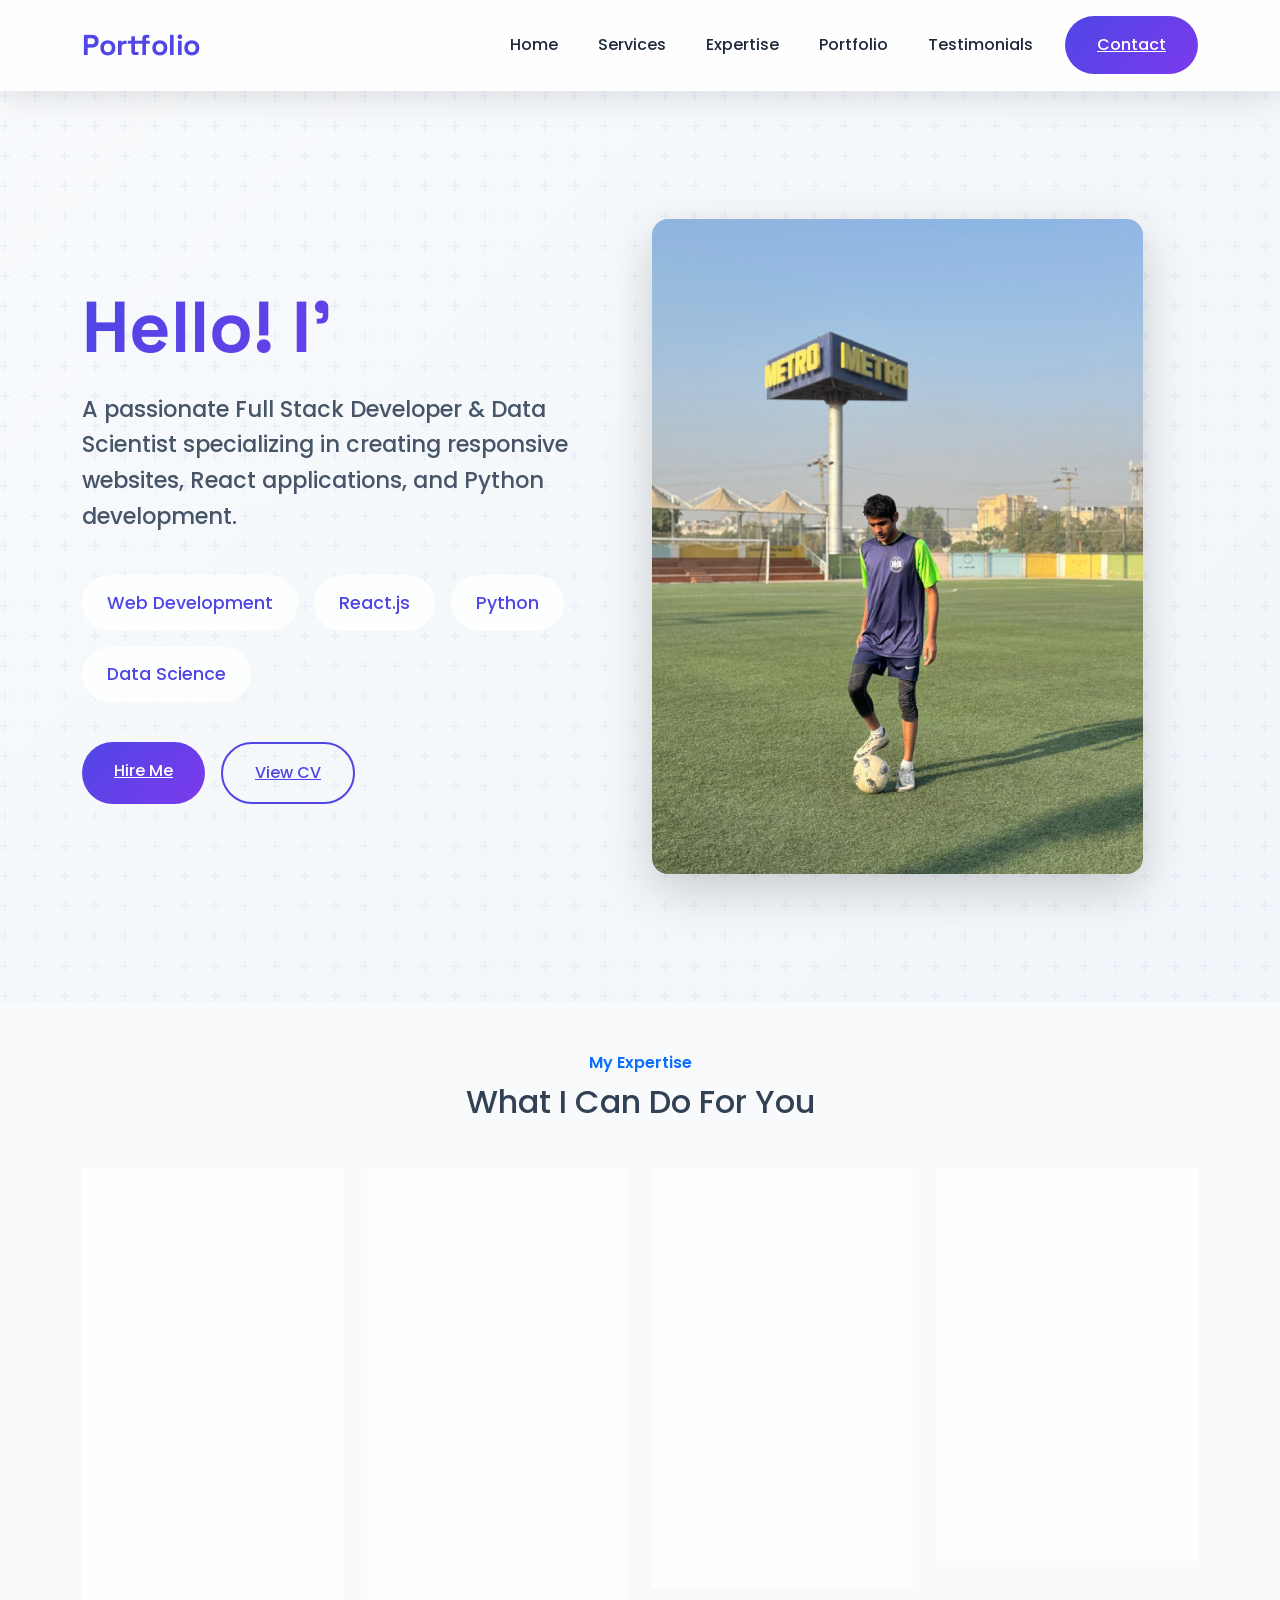
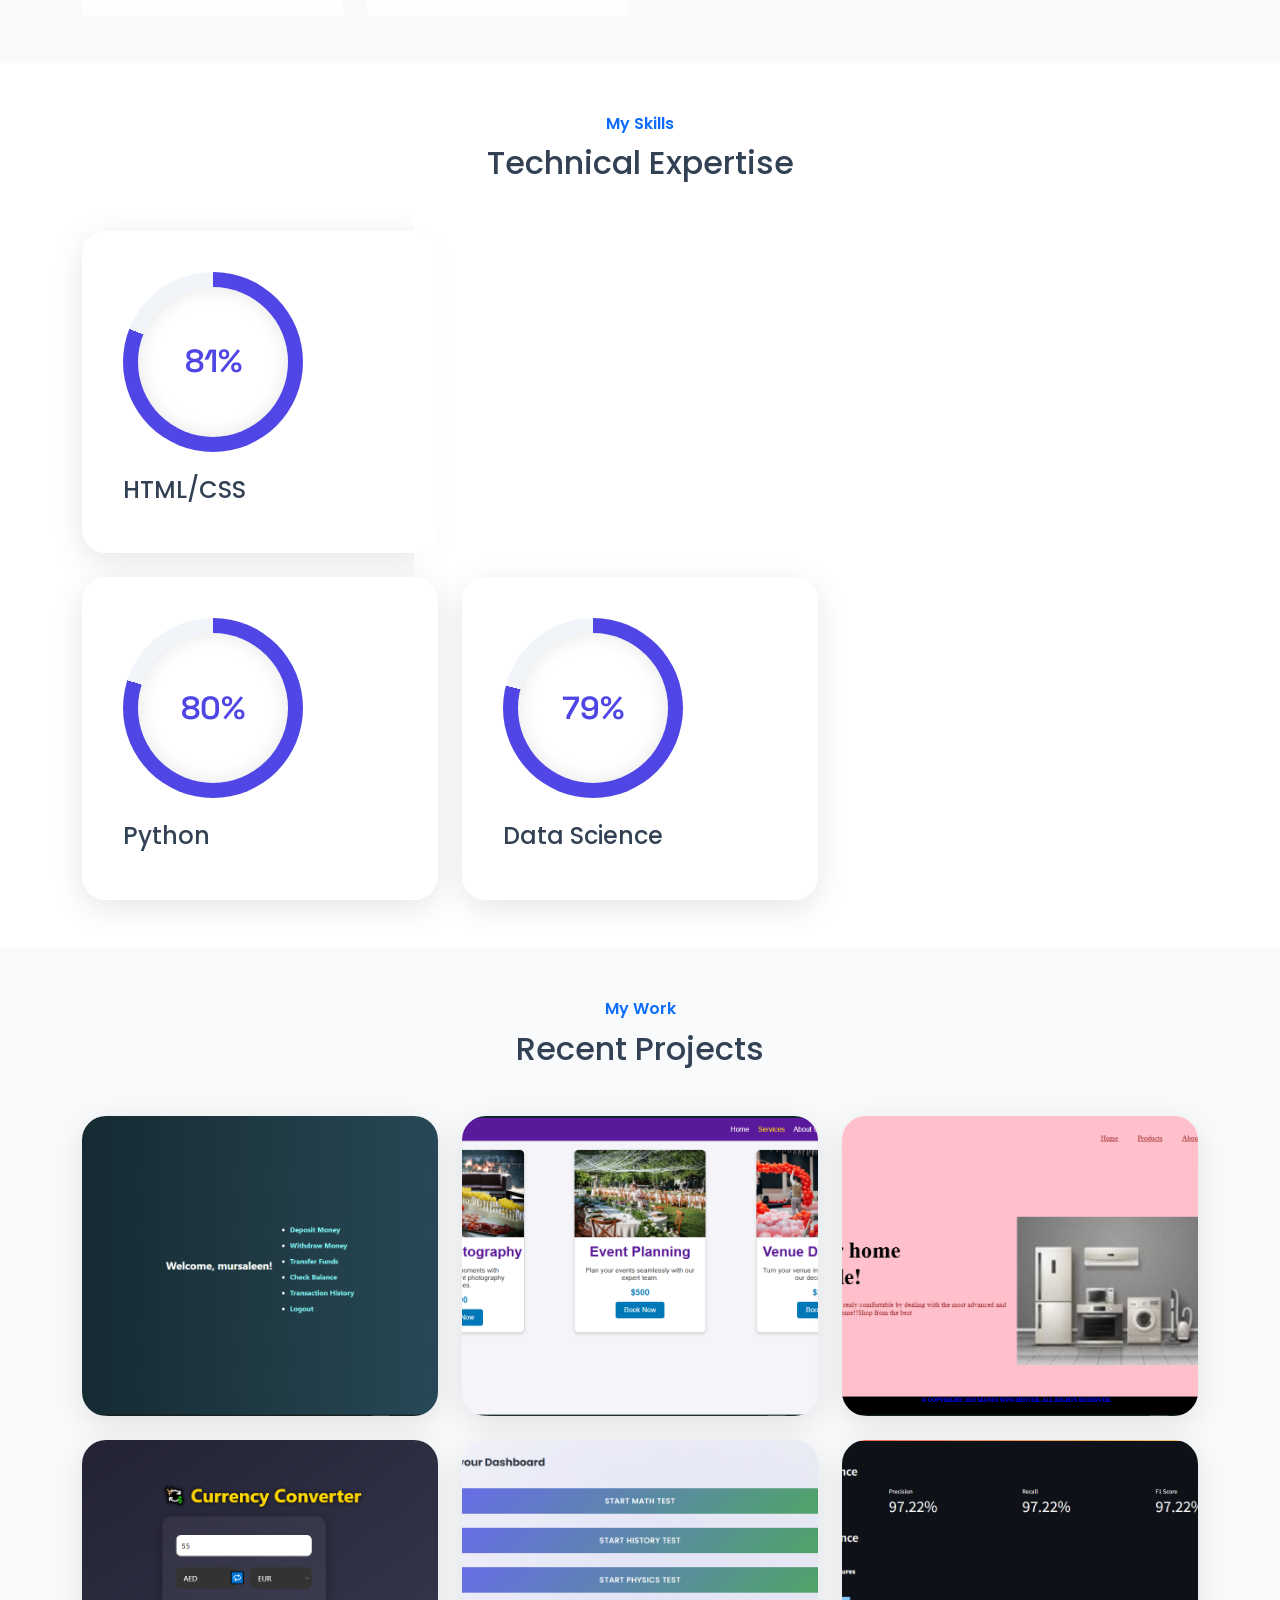
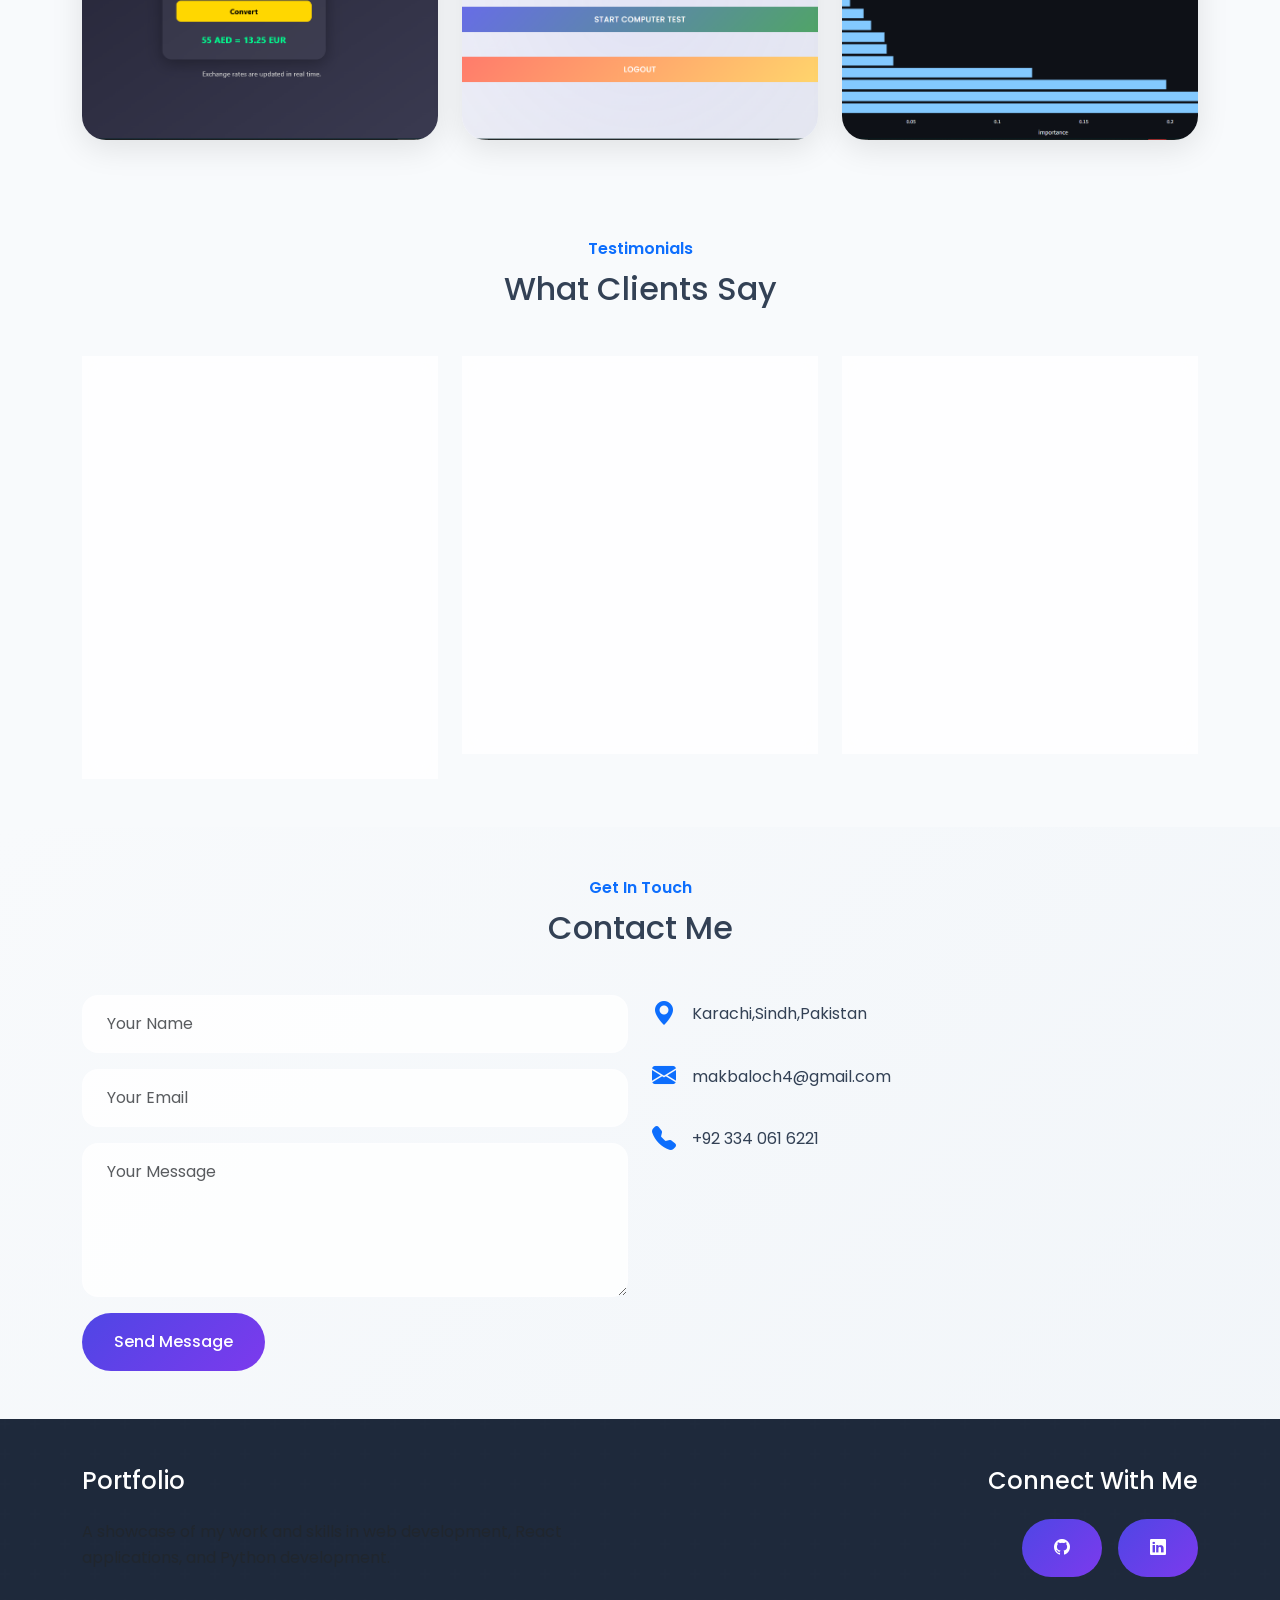
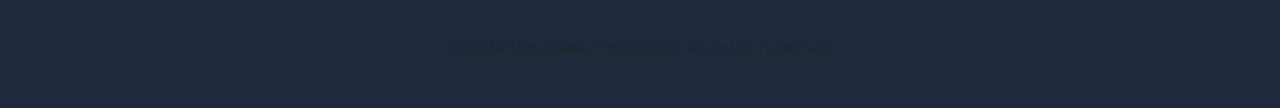
==== index.html @ 3e841a74 "Update: Changed CV file path to CV (2).pdf" ====
<!DOCTYPE html>
<html lang="en">
  <head>
    <meta charset="UTF-8" />
    <meta http-equiv="X-UA-Compatible" content="IE=edge" />
    <meta name="viewport" content="width=device-width, initial-scale=1.0" />
    <title>Mursaleen Amanullah - Portfolio</title>

    <!-- bootstrap css cdn link  -->
    <link
      href="https://cdn.jsdelivr.net/npm/bootstrap@5.2.3/dist/css/bootstrap.min.css"
      rel="stylesheet"
      integrity="sha384-rbsA2VBKQhggwzxH7pPCaAqO46MgnOM80zW1RWuH61DGLwZJEdK2Kadq2F9CUG65"
      crossorigin="anonymous"
    />

    <!-- custom css file -->
    <link rel="stylesheet" href="style/style.css" />

    <!-- google font link -->
    <link rel="preconnect" href="https://fonts.googleapis.com" />
    <link rel="preconnect" href="https://fonts.gstatic.com" crossorigin />
    <link
      href="https://fonts.googleapis.com/css2?family=Poppins:wght@300;400;500;600;700&family=Space+Grotesk:wght@400;500;600;700&display=swap"
      rel="stylesheet"
    />

    <!-- bootstrap icon cdn link  -->
    <link
      rel="stylesheet"
      href="https://cdn.jsdelivr.net/npm/bootstrap-icons@1.10.4/font/bootstrap-icons.css"
    />

    <!-- AOS Library css file cdn link -->
    <link rel="stylesheet" href="https://unpkg.com/aos@next/dist/aos.css" />

    <!-- jquery cdn link  -->
    <script src="https://ajax.googleapis.com/ajax/libs/jquery/3.6.4/jquery.min.js"></script>
  </head>
  <body>
    <!-- navbar starts -->
    <nav class="navbar navbar-expand-lg navbar-light sticky-top">
      <div class="container">
        <a class="navbar-brand" href="#">Portfolio</a>
        <button
          class="nav-menu d-lg-none"
          type="button"
          data-bs-toggle="collapse"
          data-bs-target="#navbarNav"
        >
          <i class="bi bi-list"></i>
        </button>
        <div class="collapse navbar-collapse" id="navbarNav">
          <ul class="navbar-nav ms-auto gap-4">
            <li class="nav-item">
              <a class="nav-link" href="#home">Home</a>
            </li>
            <li class="nav-item">
              <a class="nav-link" href="#service">Services</a>
            </li>
            <li class="nav-item">
              <a class="nav-link" href="#skills">Expertise</a>
            </li>
            <li class="nav-item">
              <a class="nav-link" href="#portfolio">Portfolio</a>
            </li>
            <li class="nav-item">
              <a class="nav-link" href="#testimonial">Testimonials</a>
            </li>
          </ul>
          <a href="#contact" class="c-btn ms-4 d-none d-lg-block">Contact</a>
        </div>
      </div>
    </nav>
    <!-- navbar ends here -->

    <!-- home section starts  -->
    <section class="home" id="home">
      <div class="container">
        <div class="row align-items-center">
          <div class="col-lg-6" data-aos="fade-right">
            <h2>
              Hello! I'm <br /><span class="c-orange">Mursaleen Amanullah</span>
            </h2>
            <p class="intro-text">
              A passionate Full Stack Developer & Data Scientist specializing in creating responsive websites, 
              React applications, and Python development.
            </p>
            <div class="key-skills">
              <div class="skill-tag">Web Development</div>
              <div class="skill-tag">React.js</div>
              <div class="skill-tag">Python</div>
              <div class="skill-tag">Data Science</div>
            </div>
            <div class="d-flex gap-3 mt-4">
              <a href="#contact" class="c-btn">Hire Me</a>
              <a href="CV (2).pdf" download class="c-btn" style="background: transparent; color: var(--primary); border: 2px solid var(--primary);">
                View CV
              </a>
            </div>
          </div>
          <div class="col-lg-6 d-none d-lg-block" data-aos="fade-left">
            <img src="images/me.jpg" class="img-fluid rounded-4 shadow-lg" alt="Profile" />
          </div>
        </div>
      </div>
    </section>
    <!-- home section ends here -->

    <!-- expertise section starts -->
    <section class="expertise py-5" id="service">
      <div class="container">
        <div class="text-center mb-5">
          <span class="text-primary fw-semibold">My Expertise</span>
          <h2 class="mt-2">What I Can Do For You</h2>
        </div>
        <div class="row g-4">
          <div class="col-md-6 col-lg-3" data-aos="fade-up">
            <div class="service-card">
              <div class="img">
                <img src="images/service-icon1.png" alt="Web Development" />
              </div>
              <h4>Web Development</h4>
              <p>
                Creating beautiful, responsive websites with a focus on user experience 
                and modern design principles.
              </p>
            </div>
          </div>
          <div class="col-md-6 col-lg-3" data-aos="fade-up" data-aos-delay="100">
            <div class="service-card">
              <div class="img">
                <img src="images/React.webp" alt="React Development" />
              </div>
              <h4>React Development</h4>
              <p>
                Building fast, responsive, and interactive web applications with React 
                and modern JavaScript.
              </p>
            </div>
          </div>
          <div class="col-md-6 col-lg-3" data-aos="fade-up" data-aos-delay="200">
            <div class="service-card">
              <div class="img">
                <img src="images/download.jpeg" alt="Python Development" />
              </div>
              <h4>Python Development</h4>
              <p>
                Developing robust backend solutions and applications using Python 
                and its powerful ecosystem.
              </p>
            </div>
          </div>
          <div class="col-md-6 col-lg-3" data-aos="fade-up" data-aos-delay="300">
            <div class="service-card">
              <div class="img">
                <img src="images/ds.png" alt="Data Science" />
              </div>
              <h4>Data Science</h4>
              <p>
                Analyzing data, creating visualizations, and building machine learning 
                models to drive insights.
              </p>
            </div>
          </div>
        </div>
      </div>
    </section>
    <!-- expertise section ends -->

    <!-- skills section starts -->
    <section class="skill py-5" id="skills">
      <div class="container">
        <div class="text-center mb-5">
          <span class="text-primary fw-semibold">My Skills</span>
          <h2 class="mt-2">Technical Expertise</h2>
        </div>
        <div class="row g-4">
          <div class="col-md-6 col-lg-4" data-aos="fade-up">
            <div class="progress-card">
              <div class="circular-progress html-css">
                <div class="progress-value">90%</div>
              </div>
              <h4 class="mt-4">HTML/CSS</h4>
            </div>
          </div>
          <div class="col-md-6 col-lg-4" data-aos="fade-up" data-aos-delay="100">
            <div class="progress-card">
              <div class="circular-progress javascript">
                <div class="progress-value">75%</div>
              </div>
              <h4 class="mt-4">JavaScript</h4>
            </div>
          </div>
          <div class="col-md-6 col-lg-4" data-aos="fade-up" data-aos-delay="200">
            <div class="progress-card">
              <div class="circular-progress reactjs">
                <div class="progress-value">65%</div>
              </div>
              <h4 class="mt-4">React.js</h4>
            </div>
          </div>
          <div class="col-md-6 col-lg-4" data-aos="fade-up" data-aos-delay="300">
            <div class="progress-card">
              <div class="circular-progress python">
                <div class="progress-value">80%</div>
              </div>
              <h4 class="mt-4">Python</h4>
            </div>
          </div>
          <div class="col-md-6 col-lg-4" data-aos="fade-up" data-aos-delay="400">
            <div class="progress-card">
              <div class="circular-progress datascience">
                <div class="progress-value">80%</div>
              </div>
              <h4 class="mt-4">Data Science</h4>
            </div>
          </div>
        </div>
      </div>
    </section>
    <!-- skills section ends -->

    <!-- portfolio section starts -->
    <section class="portfolio py-5" id="portfolio">
      <div class="container">
        <div class="text-center mb-5">
          <span class="text-primary fw-semibold">My Work</span>
          <h2 class="mt-2">Recent Projects</h2>
        </div>
        <div class="row g-4">
          <div class="col-md-6 col-lg-4" data-aos="fade-up">
            <div class="portfolio-item">
              <img src="images/bank.png" alt="Banking System" class="img-fluid">
              <div class="portfolio-overlay">
                <div>
                  <h4 class="text-white">Banking System</h4>
                  <p class="text-white-50">Python, Flask, HTML, CSS</p>
                  <a href="https://github.com/Mursaleen-4/Bank-Project" target="_blank" class="c-btn btn-sm">
                    <i class="bi bi-github me-1"></i> GitHub
                  </a>
                </div>
              </div>
            </div>
          </div>
          <div class="col-md-6 col-lg-4" data-aos="fade-up" data-aos-delay="100">
            <div class="portfolio-item">
              <img src="images/ep.png" alt="E-Commerce Platform" class="img-fluid">
              <div class="portfolio-overlay">
                <div>
                  <h4 class="text-white">E-Commerce Platform</h4>
                  <p class="text-white-50">Html, Css, JavaScript</p>
                  <a href="https://github.com/Mursaleen-4/Event-Management" target="_blank" class="c-btn btn-sm">
                    <i class="bi bi-github me-1"></i> GitHub
                  </a>
                </div>
              </div>
            </div>
          </div>
          <div class="col-md-6 col-lg-4" data-aos="fade-up" data-aos-delay="200">
            <div class="portfolio-item">
              <img src="images/Hw.png" alt="Home Appliances Website" class="img-fluid">
              <div class="portfolio-overlay">
                <div>
                  <h4 class="text-white">Home Appliances website</h4>
                  <p class="text-white-50">Html, Css, JavaScript</p>
                  <a href="https://github.com/yourusername/health-wellness" target="_blank" class="c-btn btn-sm">
                    <i class="bi bi-github me-1"></i> GitHub
                  </a>
                </div>
              </div>
            </div>
          </div>
          <div class="col-md-6 col-lg-4" data-aos="fade-up">
            <div class="portfolio-item">
              <img src="images/cc.png" alt="Currency Converter" class="img-fluid">
              <div class="portfolio-overlay">
                <div>
                  <h4 class="text-white">Currency Converter</h4>
                  <p class="text-white-50">Html, Css, JavaScript</p>
                  <a href="https://github.com/Mursaleen-4/Currency-Converter" target="_blank" class="c-btn btn-sm">
                    <i class="bi bi-github me-1"></i> GitHub
                  </a>
                </div>
              </div>
            </div>
          </div>
          <div class="col-md-6 col-lg-4" data-aos="fade-up" data-aos-delay="100">
            <div class="portfolio-item">
              <img src="images/entry.png" alt="Entry Test" class="img-fluid">
              <div class="portfolio-overlay">
                <div>
                  <h4 class="text-white">Entry Test</h4>
                  <p class="text-white-50">ReactJS,Firebase</p>
                  <a href="https://github.com/Mursaleen-4/Entry-Test" target="_blank" class="c-btn btn-sm">
                    <i class="bi bi-github me-1"></i> GitHub
                  </a>
                </div>
              </div>
            </div>
          </div>
          <div class="col-md-6 col-lg-4" data-aos="fade-up" data-aos-delay="200">
            <div class="portfolio-item">
              <img src="images/stream.png" alt="Data Science Streamlit" class="img-fluid">
              <div class="portfolio-overlay">
                <div>
                  <h4 class="text-white">Space-X Data Analysis</h4>
                  <p class="text-white-50">Python, Streamlit</p>
                  <a href="https://github.com/Mursaleen-4/SMIT-hackaton-project-" target="_blank" class="c-btn btn-sm">
                    <i class="bi bi-github me-1"></i> GitHub
                  </a>
                </div>
              </div>
            </div>
          </div>
        </div>
      </div>
    </section>
    <!-- portfolio section ends -->

    <!-- testimonials section starts -->
    <section class="testimonials py-5" id="testimonial">
      <div class="container">
        <div class="text-center mb-5">
          <span class="text-primary fw-semibold">Testimonials</span>
          <h2 class="mt-2">What Clients Say</h2>
        </div>
        <div class="row g-4">
          <div class="col-md-6 col-lg-4" data-aos="fade-up">
            <div class="testimonial-card">
              <div class="testimonial-content">
                <p>"Mursaleen's expertise in web development is exceptional. He delivered our e-commerce platform on time and exceeded our expectations with his attention to detail."</p>
              </div>
              <div class="testimonial-author">
                <img src="images/male.jpeg" alt="Mr.Ramesh" class="rounded-circle">
                <div>
                  <h5>Mr.Ramesh</h5>
                  <p class="text-muted">HOD, DUET.</p>
                </div>
              </div>
            </div>
          </div>
          <div class="col-md-6 col-lg-4" data-aos="fade-up" data-aos-delay="100">
            <div class="testimonial-card">
              <div class="testimonial-content">
                <p>"Working with Mursaleen on our data analysis project was a great experience. His Python skills and analytical thinking helped us gain valuable insights."</p>
              </div>
              <div class="testimonial-author">
                <img src="images/female.png" alt="Ms.Saima" class="rounded-circle">
                <div>
                  <h5>Ms.Saima</h5>
                  <p class="text-muted">Professor, DUET</p>
                </div>
              </div>
            </div>
          </div>
          <div class="col-md-6 col-lg-4" data-aos="fade-up" data-aos-delay="200">
            <div class="testimonial-card">
              <div class="testimonial-content">
                <p>"The React application Mursaleen developed for us is fast, responsive, and user-friendly. His technical knowledge and problem-solving skills are impressive."</p>
              </div>
              <div class="testimonial-author">
                <img src="images/male.jpeg" alt="Mr.Mannan" class="rounded-circle">
                <div>
                  <h5>Mr.Mannan</h5>
                  <p class="text-muted">Professor, DUET</p>
                </div>
              </div>
            </div>
          </div>
        </div>
      </div>
    </section>
    <!-- testimonials section ends -->

    <!-- contact section starts -->
    <section class="contact py-5" id="contact">
      <div class="container">
        <div class="text-center mb-5">
          <span class="text-primary fw-semibold">Get In Touch</span>
          <h2 class="mt-2">Contact Me</h2>
        </div>
        <div class="row g-4">
          <div class="col-lg-6" data-aos="fade-right">
            <div class="contact-form">
              <form>
                <div class="mb-3">
                  <input type="text" class="form-control" placeholder="Your Name" required />
                </div>
                <div class="mb-3">
                  <input type="email" class="form-control" placeholder="Your Email" required />
                </div>
                <div class="mb-3">
                  <textarea class="form-control" rows="5" placeholder="Your Message" required></textarea>
                </div>
                <button type="submit" class="c-btn">Send Message</button>
              </form>
            </div>
          </div>
          <div class="col-lg-6" data-aos="fade-left">
            <div class="contact-details">
              <div class="d-flex align-items-center mb-4">
                <i class="bi bi-geo-alt-fill text-primary fs-4"></i>
                <p class="ms-3 mb-0">Karachi,Sindh,Pakistan</p>
              </div>
              <div class="d-flex align-items-center mb-4">
                <i class="bi bi-envelope-fill text-primary fs-4"></i>
                <p class="ms-3 mb-0">makbaloch4@gmail.com</p>
              </div>
              <div class="d-flex align-items-center">
                <i class="bi bi-telephone-fill text-primary fs-4"></i>
                <p class="ms-3 mb-0">+92 334 061 6221</p>
              </div>
            </div>
          </div>
        </div>
      </div>
    </section>
    <!-- contact section ends -->

    <!-- footer starts -->
    <footer class="py-5">
      <div class="container">
        <div class="row g-4">
          <div class="col-lg-6">
            <h4 class="text-white mb-4">Portfolio</h4>
            <p class="text-muted">
              A showcase of my work and skills in web development, 
              React applications, and Python development.
            </p>
          </div>
          <div class="col-lg-6 text-lg-end">
            <h4 class="text-white mb-4">Connect With Me</h4>
            <div class="social-links">
              <a href="https://github.com/Mursaleen-4" target="_blank" rel="noopener noreferrer" class="c-btn btn-sm">
                <i class="bi bi-github"></i>
              </a>
              <a href="https://www.linkedin.com/in/mursaleen-khoso/" target="_blank" rel="noopener noreferrer" class="c-btn btn-sm">
                <i class="bi bi-linkedin"></i>
              </a>
            </div>
          </div>
        </div>
        <div class="text-center mt-5">
          <p class="text-muted mb-0">
            © 2024 Mursaleen Amanullah. All rights reserved.
          </p>
        </div>
      </div>
    </footer>
    <!-- footer ends -->

    <!-- back to top button -->
    <button id="btn-back-to-top">
      <i class="bi bi-arrow-up"></i>
    </button>

    <!-- bootstrap js cdn link -->
    <script
      src="https://cdn.jsdelivr.net/npm/bootstrap@5.2.3/dist/js/bootstrap.bundle.min.js"
      integrity="sha384-kenU1KFdBIe4zVF0s0G1M5b4hcpxyD9F7jL+jjXkk+Q2h455rYXK/7HAuoJl+0I4"
      crossorigin="anonymous"
    ></script>

    <!-- AOS js cdn link -->
    <script src="https://unpkg.com/aos@next/dist/aos.js"></script>
    <script>
      AOS.init({
        duration: 1000,
        once: true,
      });
    </script>

    <!-- custom js file -->
    <script src="script/script.js"></script>
  </body>
</html>
---- style/style.css ----
/* Modern Font Import */
@import url('https://fonts.googleapis.com/css2?family=Poppins:wght@300;400;500;600;700&family=Space+Grotesk:wght@400;500;600;700&display=swap');

:root {
  --primary: #4f46e5;
  --secondary: #7c3aed;
  --accent: #f97316;
  --dark: #1e293b;
  --light: #f8fafc;
  --gray: #64748b;
  --text-primary: #334155;
  --text-secondary: #475569;
  --gradient: linear-gradient(135deg, var(--primary), var(--secondary));
  --glass-bg: rgba(255, 255, 255, 0.8);
  --glass-border: rgba(255, 255, 255, 0.2);
  --glass-shadow: 0 8px 32px rgba(0, 0, 0, 0.1);
}

/* Base Styles */
body {
  font-family: 'Poppins', sans-serif;
  color: var(--text-primary);
  background-color: var(--light);
  line-height: 1.6;
  overflow-x: hidden;
}

/* Navbar Styling */
.navbar {
  backdrop-filter: blur(10px);
  background: var(--glass-bg) !important;
  box-shadow: var(--glass-shadow);
  border-bottom: 1px solid var(--glass-border);
  padding: 1rem 0;
}

.navbar-brand {
  font-family: 'Space Grotesk', sans-serif;
  font-weight: 700;
  color: var(--primary) !important;
  font-size: 1.8rem;
  letter-spacing: -0.5px;
}

.nav-menu {
  border: none;
  background: transparent;
  font-size: 1.5rem;
  color: var(--primary);
  transition: transform 0.3s ease;
}

.nav-menu:hover {
  transform: scale(1.1);
}

.navbar-nav a {
  color: var(--dark);
  font-weight: 500;
  position: relative;
  transition: color 0.3s ease;
  padding: 0.5rem 1rem;
}

.navbar-nav a:hover {
  color: var(--primary);
}

.navbar-nav a::after {
  content: '';
  position: absolute;
  width: 0;
  height: 2px;
  bottom: 0;
  left: 50%;
  background: var(--gradient);
  transition: all 0.3s ease;
  transform: translateX(-50%);
}

.navbar-nav a:hover::after {
  width: 80%;
}

/* Button Styling */
.c-btn {
  background: var(--gradient);
  color: white;
  border: none;
  padding: 1rem 2rem;
  border-radius: 50px;
  font-weight: 500;
  transition: all 0.3s ease;
  position: relative;
  overflow: hidden;
  z-index: 1;
}

.c-btn::before {
  content: '';
  position: absolute;
  top: 0;
  left: 0;
  width: 0;
  height: 100%;
  background: linear-gradient(135deg, var(--secondary), var(--primary));
  transition: width 0.3s ease;
  z-index: -1;
}

.c-btn:hover {
  transform: translateY(-3px);
  box-shadow: 0 10px 20px rgba(37, 99, 235, 0.2);
  color: white;
}

.c-btn:hover::before {
  width: 100%;
}

/* Home Section */
.home {
  background: linear-gradient(135deg, rgba(248, 250, 252, 0.9) 0%, rgba(241, 245, 249, 0.9) 100%);
  padding: 8rem 0;
  position: relative;
  overflow: hidden;
}

.home::before {
  content: '';
  position: absolute;
  width: 100%;
  height: 100%;
  top: 0;
  left: 0;
  background: url("data:image/svg+xml,%3Csvg width='60' height='60' viewBox='0 0 60 60' xmlns='http://www.w3.org/2000/svg'%3E%3Cg fill='none' fill-rule='evenodd'%3E%3Cg fill='%234f46e5' fill-opacity='0.05'%3E%3Cpath d='M36 34v-4h-2v4h-4v2h4v4h2v-4h4v-2h-4zm0-30V0h-2v4h-4v2h4v4h2V6h4V4h-4zM6 34v-4H4v4H0v2h4v4h2v-4h4v-2H6zM6 4V0H4v4H0v2h4v4h2V6h4V4H6z'/%3E%3C/g%3E%3C/g%3E%3C/svg%3E");
  animation: patternMove 20s linear infinite;
}

@keyframes patternMove {
  0% { background-position: 0 0; }
  100% { background-position: 100px 100px; }
}

.home h2 {
  font-family: 'Space Grotesk', sans-serif;
  font-size: 4.5rem;
  font-weight: 700;
  line-height: 1.1;
  margin-bottom: 1.5rem;
  background: var(--gradient);
  -webkit-background-clip: text;
  -webkit-text-fill-color: transparent;
  animation: fadeInUp 1s ease;
}

@keyframes fadeInUp {
  from {
    opacity: 0;
    transform: translateY(20px);
  }
  to {
    opacity: 1;
    transform: translateY(0);
  }
}

.intro-text {
  font-size: 1.4rem;
  color: var(--text-secondary);
  max-width: 600px;
  margin-bottom: 2.5rem;
  animation: fadeInUp 1s ease 0.2s backwards;
  font-weight: 500;
  line-height: 1.6;
}

.key-skills {
  display: flex;
  flex-wrap: wrap;
  gap: 1rem;
  margin-bottom: 2.5rem;
  animation: fadeInUp 1s ease 0.3s backwards;
}

.skill-tag {
  background: var(--glass-bg);
  color: var(--primary);
  padding: 0.8rem 1.5rem;
  border-radius: 50px;
  font-weight: 500;
  font-size: 1.1rem;
  border: 1px solid var(--glass-border);
  backdrop-filter: blur(10px);
  transition: all 0.3s ease;
}

.skill-tag:hover {
  transform: translateY(-3px);
  box-shadow: var(--glass-shadow);
  background: var(--gradient);
  color: white;
}

.home img {
  border-radius: 1.5rem;
  box-shadow: var(--glass-shadow);
  transition: all 0.4s ease;
  max-width: 90%;
  margin-left: auto;
}

.home img:hover {
  transform: scale(1.02);
}

.c-orange {
  color: var(--accent);
  font-weight: 700;
}

/* Service Cards */
.service-card {
  background: var(--glass-bg);
  border-radius: 1.5rem;
  padding: 2.5rem;
  transition: all 0.4s ease;
  border: 1px solid var(--glass-border);
  backdrop-filter: blur(10px);
}

.service-card:hover {
  transform: translateY(-15px) scale(1.02);
  box-shadow: var(--glass-shadow);
}

.service-card .img {
  width: 90px;
  height: 90px;
  margin: 0 auto 1.5rem;
  display: flex;
  align-items: center;
  justify-content: center;
  background: var(--gradient);
  border-radius: 1.2rem;
  transition: all 0.3s ease;
}

.service-card:hover .img {
  transform: rotateY(180deg);
}

.service-card .img img {
  width: 45px;
  height: 45px;
  object-fit: contain;
  transition: all 0.3s ease;
}

.service-card:hover .img img {
  transform: rotateY(-180deg);
}

.service-card h4 {
  font-family: 'Space Grotesk', sans-serif;
  font-weight: 600;
  margin-bottom: 1rem;
  color: var(--dark);
  font-size: 1.4rem;
}

.service-card p {
  color: var(--gray);
  font-size: 1rem;
  line-height: 1.7;
}

/* Skills Section */
.skill {
  background: white;
  padding: 6rem 0;
  position: relative;
  overflow: hidden;
}

.progress-card {
  background: var(--glass-bg);
  border-radius: 1.5rem;
  padding: 2.5rem;
  box-shadow: var(--glass-shadow);
  transition: all 0.4s ease;
  border: 1px solid var(--glass-border);
  backdrop-filter: blur(10px);
}

.progress-card:hover {
  transform: translateY(-10px);
}

.circular-progress {
  position: relative;
  height: 180px;
  width: 180px;
  border-radius: 50%;
  background: conic-gradient(var(--primary) 3.6deg, #f1f5f9 0deg);
  display: flex;
  align-items: center;
  justify-content: center;
  transition: all 0.4s ease;
}

.progress-card:hover .circular-progress {
  transform: scale(1.1);
}

.circular-progress::before {
  content: "";
  position: absolute;
  height: 150px;
  width: 150px;
  border-radius: 50%;
  background-color: white;
  box-shadow: inset 0 0 20px rgba(0, 0, 0, 0.1);
}

.progress-value {
  position: relative;
  font-size: 2rem;
  font-weight: 600;
  color: var(--primary);
  font-family: 'Space Grotesk', sans-serif;
}

/* Portfolio Section */
.portfolio-item {
  border-radius: 1.5rem;
  overflow: hidden;
  position: relative;
  box-shadow: var(--glass-shadow);
  transition: all 0.4s ease;
}

.portfolio-item:hover {
  transform: translateY(-10px);
}

.portfolio-item img {
  width: 100%;
  height: 300px;
  object-fit: cover;
  transition: all 0.4s ease;
}

.portfolio-overlay {
  position: absolute;
  top: 0;
  left: 0;
  width: 100%;
  height: 100%;
  background: linear-gradient(to top, rgba(37, 99, 235, 0.9), rgba(124, 58, 237, 0.9));
  display: flex;
  align-items: center;
  justify-content: center;
  opacity: 0;
  transition: all 0.4s ease;
}

.portfolio-item:hover .portfolio-overlay {
  opacity: 1;
}

/* Testimonials Section */
.testimonial-card {
  background: var(--glass-bg);
  border-radius: 1.5rem;
  padding: 2.5rem;
  transition: all 0.4s ease;
  border: 1px solid var(--glass-border);
  backdrop-filter: blur(10px);
}

.testimonial-card:hover {
  transform: translateY(-10px);
  box-shadow: var(--glass-shadow);
}

.testimonial-content {
  position: relative;
  padding: 1.5rem;
  background: white;
  border-radius: 1rem;
  margin-bottom: 1.5rem;
}

.testimonial-content::before {
  content: '"';
  position: absolute;
  top: -20px;
  left: 20px;
  font-size: 4rem;
  color: var(--primary);
  opacity: 0.2;
  font-family: serif;
}

.testimonial-author {
  display: flex;
  align-items: center;
  gap: 1rem;
}

.testimonial-author img {
  width: 60px;
  height: 60px;
  border-radius: 50%;
  object-fit: cover;
  border: 3px solid var(--primary);
}

/* Contact Section */
.contact {
  background: linear-gradient(135deg, rgba(248, 250, 252, 0.9) 0%, rgba(241, 245, 249, 0.9) 100%);
  padding: 6rem 0;
  position: relative;
}

.contact-form .form-control {
  background: var(--glass-bg);
  border: 1px solid var(--glass-border);
  border-radius: 1rem;
  padding: 1rem 1.5rem;
  transition: all 0.3s ease;
}

.contact-form .form-control:focus {
  box-shadow: 0 0 0 3px rgba(37, 99, 235, 0.1);
  border-color: var(--primary);
}

/* Footer */
footer {
  background: var(--dark);
  color: var(--light);
  padding: 5rem 0 2rem;
  position: relative;
  overflow: hidden;
}

footer::before {
  content: '';
  position: absolute;
  top: 0;
  left: 0;
  width: 100%;
  height: 100%;
  background: url("data:image/svg+xml,%3Csvg width='60' height='60' viewBox='0 0 60 60' xmlns='http://www.w3.org/2000/svg'%3E%3Cg fill='none' fill-rule='evenodd'%3E%3Cg fill='%23ffffff' fill-opacity='0.05'%3E%3Cpath d='M36 34v-4h-2v4h-4v2h4v4h2v-4h4v-2h-4zm0-30V0h-2v4h-4v2h4v4h2V6h4V4h-4zM6 34v-4H4v4H0v2h4v4h2v-4h4v-2H6zM6 4V0H4v4H0v2h4v4h2V6h4V4H6z'/%3E%3C/g%3E%3C/g%3E%3C/svg%3E");
  opacity: 0.1;
}

.social-links {
  display: flex;
  gap: 1rem;
  justify-content: flex-end;
}

.social-btn {
  width: 45px;
  height: 45px;
  border-radius: 50%;
  border: 2px solid var(--glass-border);
  background: transparent;
  color: var(--light);
  font-size: 1.2rem;
  transition: all 0.3s ease;
  display: flex;
  align-items: center;
  justify-content: center;
  text-decoration: none;
}

.social-btn:hover {
  background: var(--gradient);
  border-color: transparent;
  transform: translateY(-5px);
  color: var(--light);
}

/* Back to Top Button */
#btn-back-to-top {
  position: fixed;
  bottom: 30px;
  right: 30px;
  width: 50px;
  height: 50px;
  border-radius: 50%;
  background: var(--gradient);
  color: white;
  border: none;
  box-shadow: var(--glass-shadow);
  opacity: 0;
  visibility: hidden;
  transition: all 0.3s ease;
  z-index: 1000;
}

#btn-back-to-top.show {
  opacity: 1;
  visibility: visible;
}

#btn-back-to-top:hover {
  transform: translateY(-5px);
  box-shadow: 0 10px 20px rgba(37, 99, 235, 0.2);
}

/* Responsive Design */
@media (max-width: 768px) {
  .home h2 {
    font-size: 3rem;
  }
  
  .home p {
    font-size: 1.1rem;
  }
  
  .service-card {
    margin-bottom: 2rem;
  }
  
  .progress-card {
    margin-bottom: 2rem;
  }
  
  .circular-progress {
    height: 150px;
    width: 150px;
  }
  
  .circular-progress::before {
    height: 120px;
    width: 120px;
  }
}

@media (max-width: 576px) {
  .home h2 {
    font-size: 2.5rem;
  }
  
  .navbar-brand {
    font-size: 1.5rem;
  }
  
  .c-btn {
    padding: 0.8rem 1.5rem;
  }
  
  .service-card {
    padding: 1.5rem;
  }
  
  .testimonial-card {
    padding: 1.5rem;
  }
}
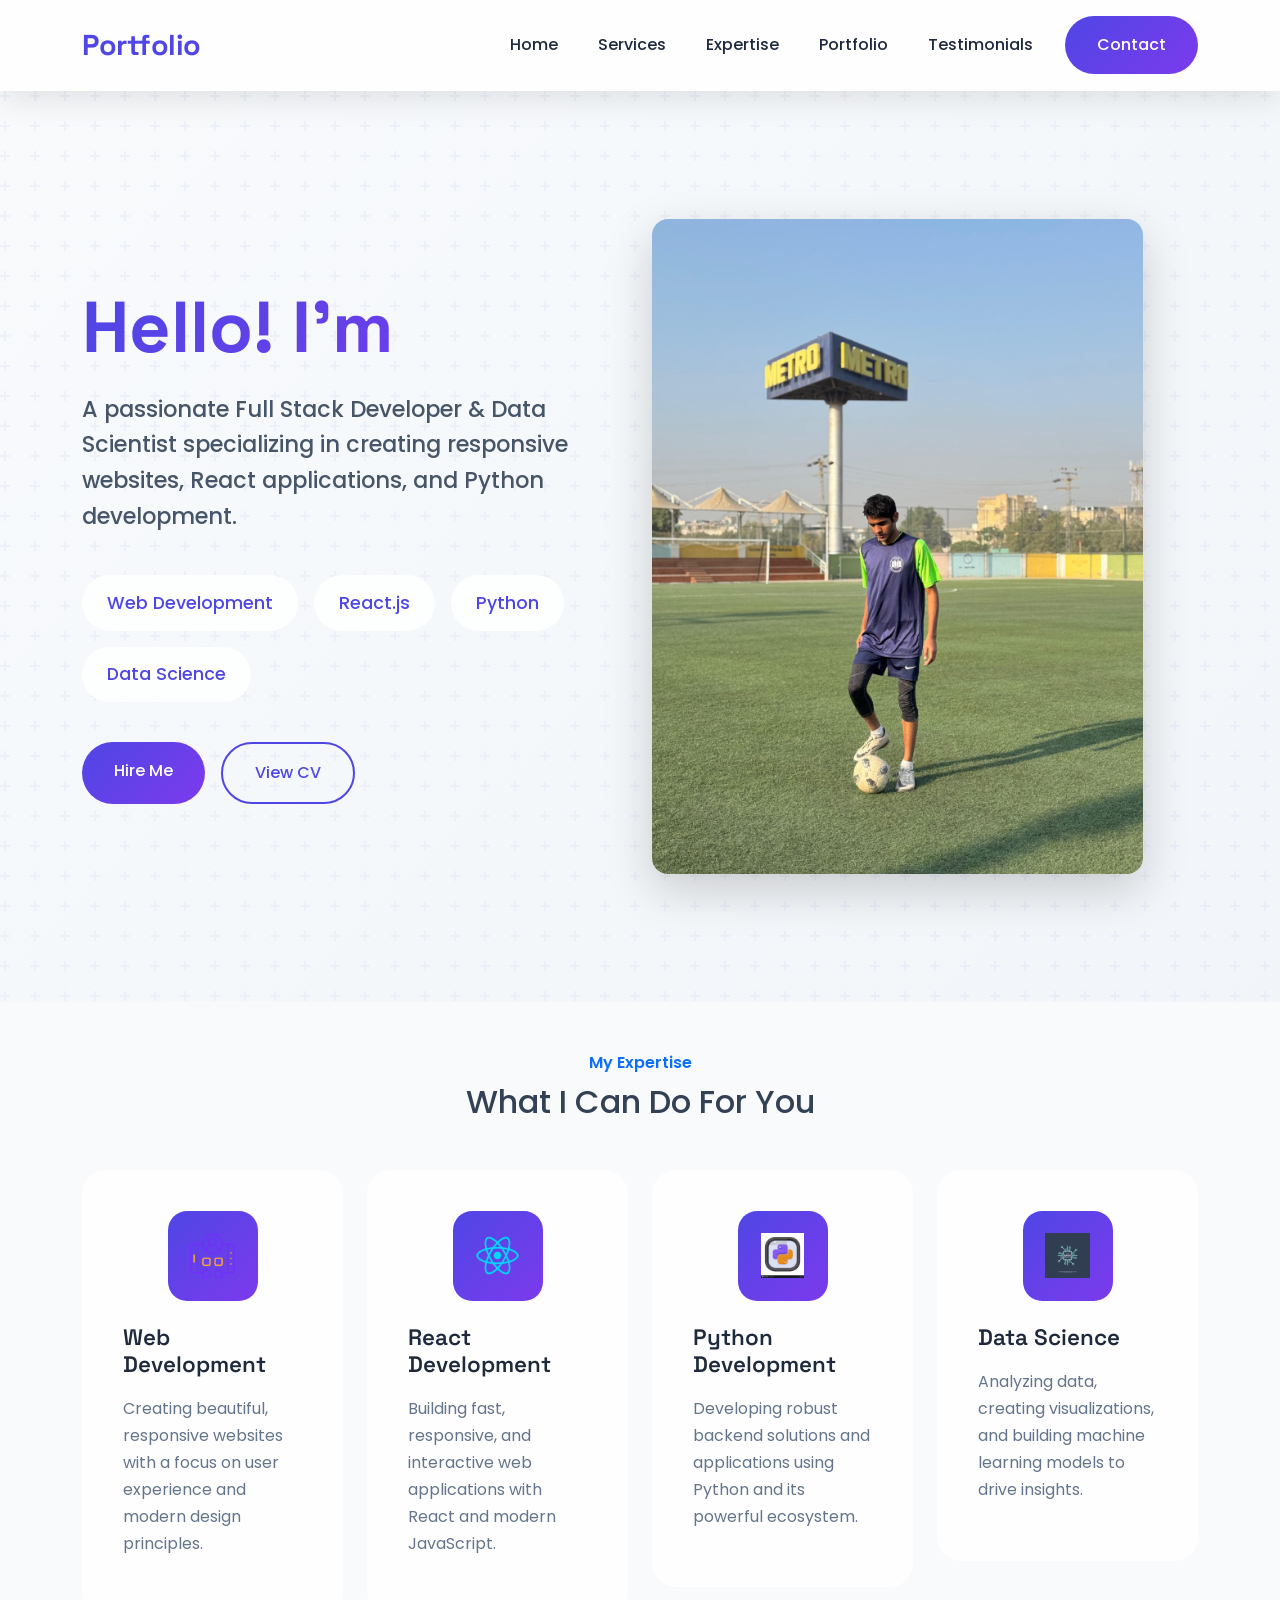
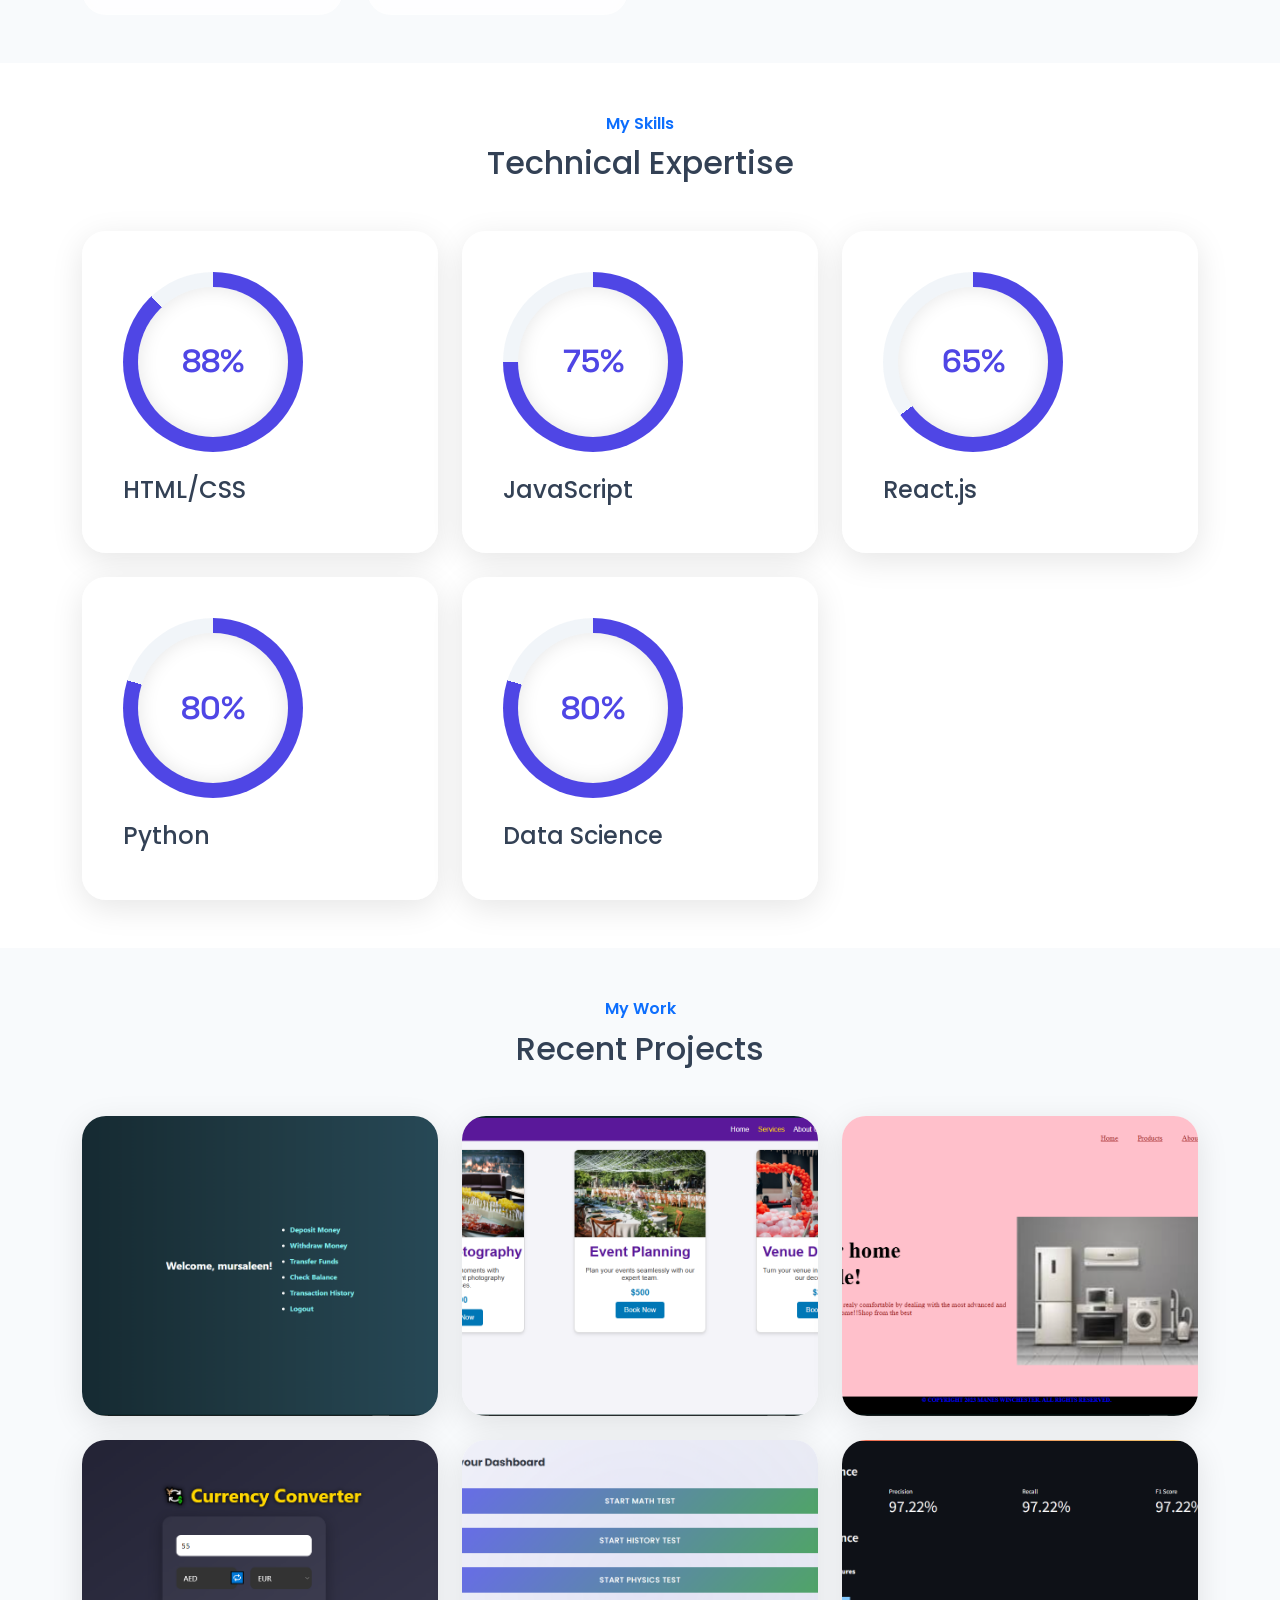
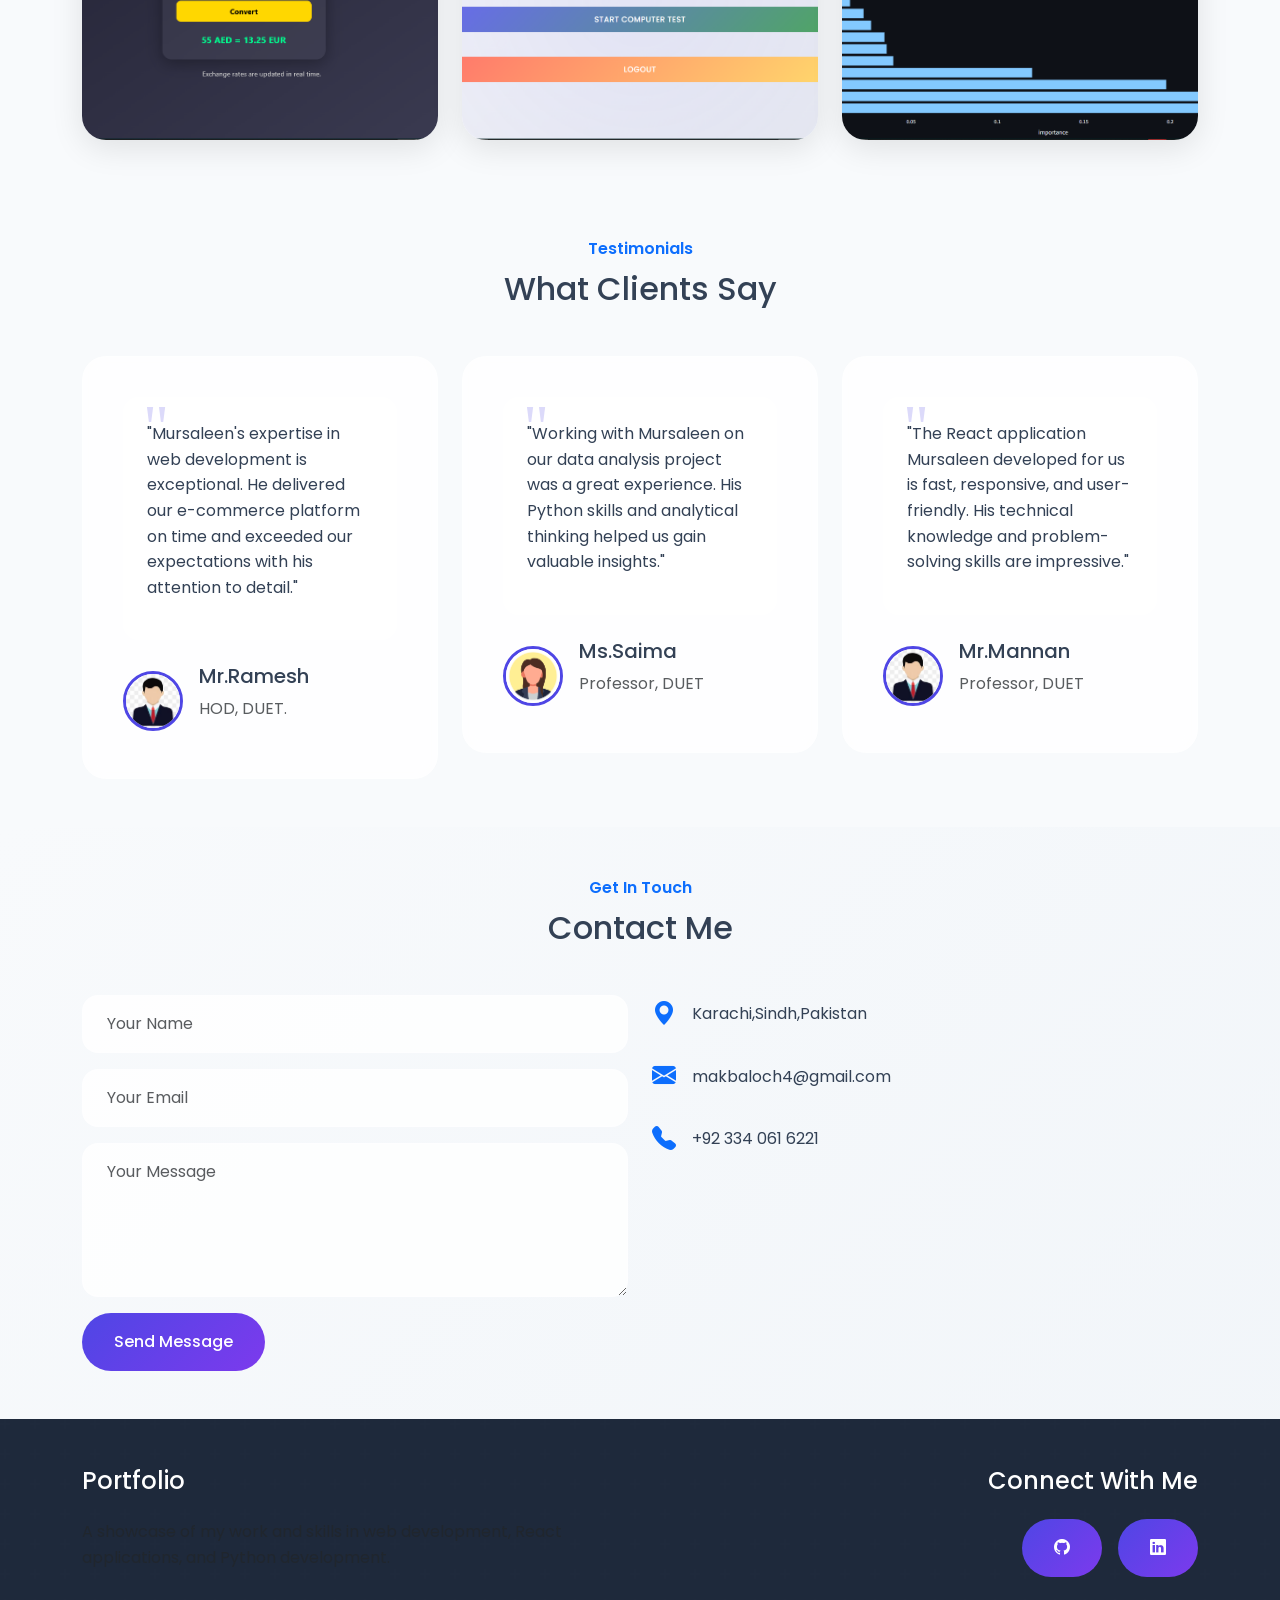
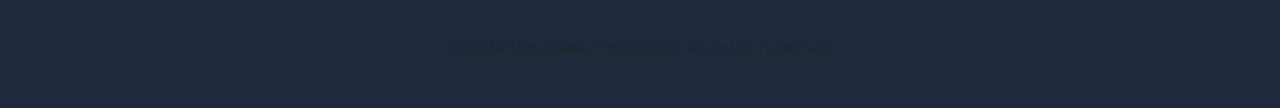
==== commit f4ad99e8: "Improved responsiveness: removed button underlines, fixed profile image display, and enhanced mobile" ====
--- a/index.html
+++ b/index.html
@@ -99,8 +99,8 @@
               </a>
             </div>
           </div>
-          <div class="col-lg-6 d-none d-lg-block" data-aos="fade-left">
-            <img src="images/me.jpg" class="img-fluid rounded-4 shadow-lg" alt="Profile" />
+          <div class="col-lg-6 mt-4 mt-lg-0" data-aos="fade-left">
+            <img src="images/me.jpg" class="img-fluid rounded-4 shadow-lg w-100" alt="Profile" />
           </div>
         </div>
       </div>
--- a/style/style.css
+++ b/style/style.css
@@ -94,6 +94,7 @@
   position: relative;
   overflow: hidden;
   z-index: 1;
+  text-decoration: none;
 }
 
 .c-btn::before {
@@ -514,12 +515,38 @@
 }
 
 /* Responsive Design */
+@media (max-width: 991px) {
+  .home {
+    padding: 6rem 0;
+  }
+
+  .home h2 {
+    font-size: 3.5rem;
+  }
+
+  .intro-text {
+    font-size: 1.2rem;
+  }
+
+  .service-card {
+    margin-bottom: 1.5rem;
+  }
+
+  .contact-details {
+    margin-top: 2rem;
+  }
+}
+
 @media (max-width: 768px) {
+  .home {
+    padding: 4rem 0;
+  }
+
   .home h2 {
     font-size: 3rem;
   }
   
-  .home p {
+  .intro-text {
     font-size: 1.1rem;
   }
   
@@ -540,6 +567,27 @@
     height: 120px;
     width: 120px;
   }
+
+  .portfolio-item img {
+    height: 250px;
+  }
+
+  .testimonial-card {
+    margin-bottom: 1.5rem;
+  }
+
+  .social-links {
+    justify-content: center;
+    margin-top: 1rem;
+  }
+
+  .navbar-nav {
+    margin-top: 1rem;
+  }
+
+  .navbar-nav .nav-item {
+    margin: 0.5rem 0;
+  }
 }
 
 @media (max-width: 576px) {
@@ -553,6 +601,7 @@
   
   .c-btn {
     padding: 0.8rem 1.5rem;
+    font-size: 0.9rem;
   }
   
   .service-card {
@@ -562,4 +611,57 @@
   .testimonial-card {
     padding: 1.5rem;
   }
-}
+
+  .portfolio-item img {
+    height: 200px;
+  }
+
+  .circular-progress {
+    height: 120px;
+    width: 120px;
+  }
+
+  .circular-progress::before {
+    height: 100px;
+    width: 100px;
+  }
+
+  .progress-value {
+    font-size: 1.5rem;
+  }
+
+  .key-skills {
+    gap: 0.5rem;
+  }
+
+  .skill-tag {
+    padding: 0.6rem 1rem;
+    font-size: 0.9rem;
+  }
+
+  .contact-form .form-control {
+    padding: 0.8rem 1rem;
+  }
+}
+
+/* Fix for mobile menu */
+@media (max-width: 991px) {
+  .navbar-collapse {
+    background: var(--glass-bg);
+    padding: 1rem;
+    border-radius: 1rem;
+    margin-top: 1rem;
+    backdrop-filter: blur(10px);
+  }
+
+  .navbar-nav .nav-link {
+    padding: 0.8rem 1rem;
+  }
+
+  .c-btn.ms-4 {
+    margin-left: 0 !important;
+    margin-top: 1rem;
+    display: block !important;
+    text-align: center;
+  }
+}
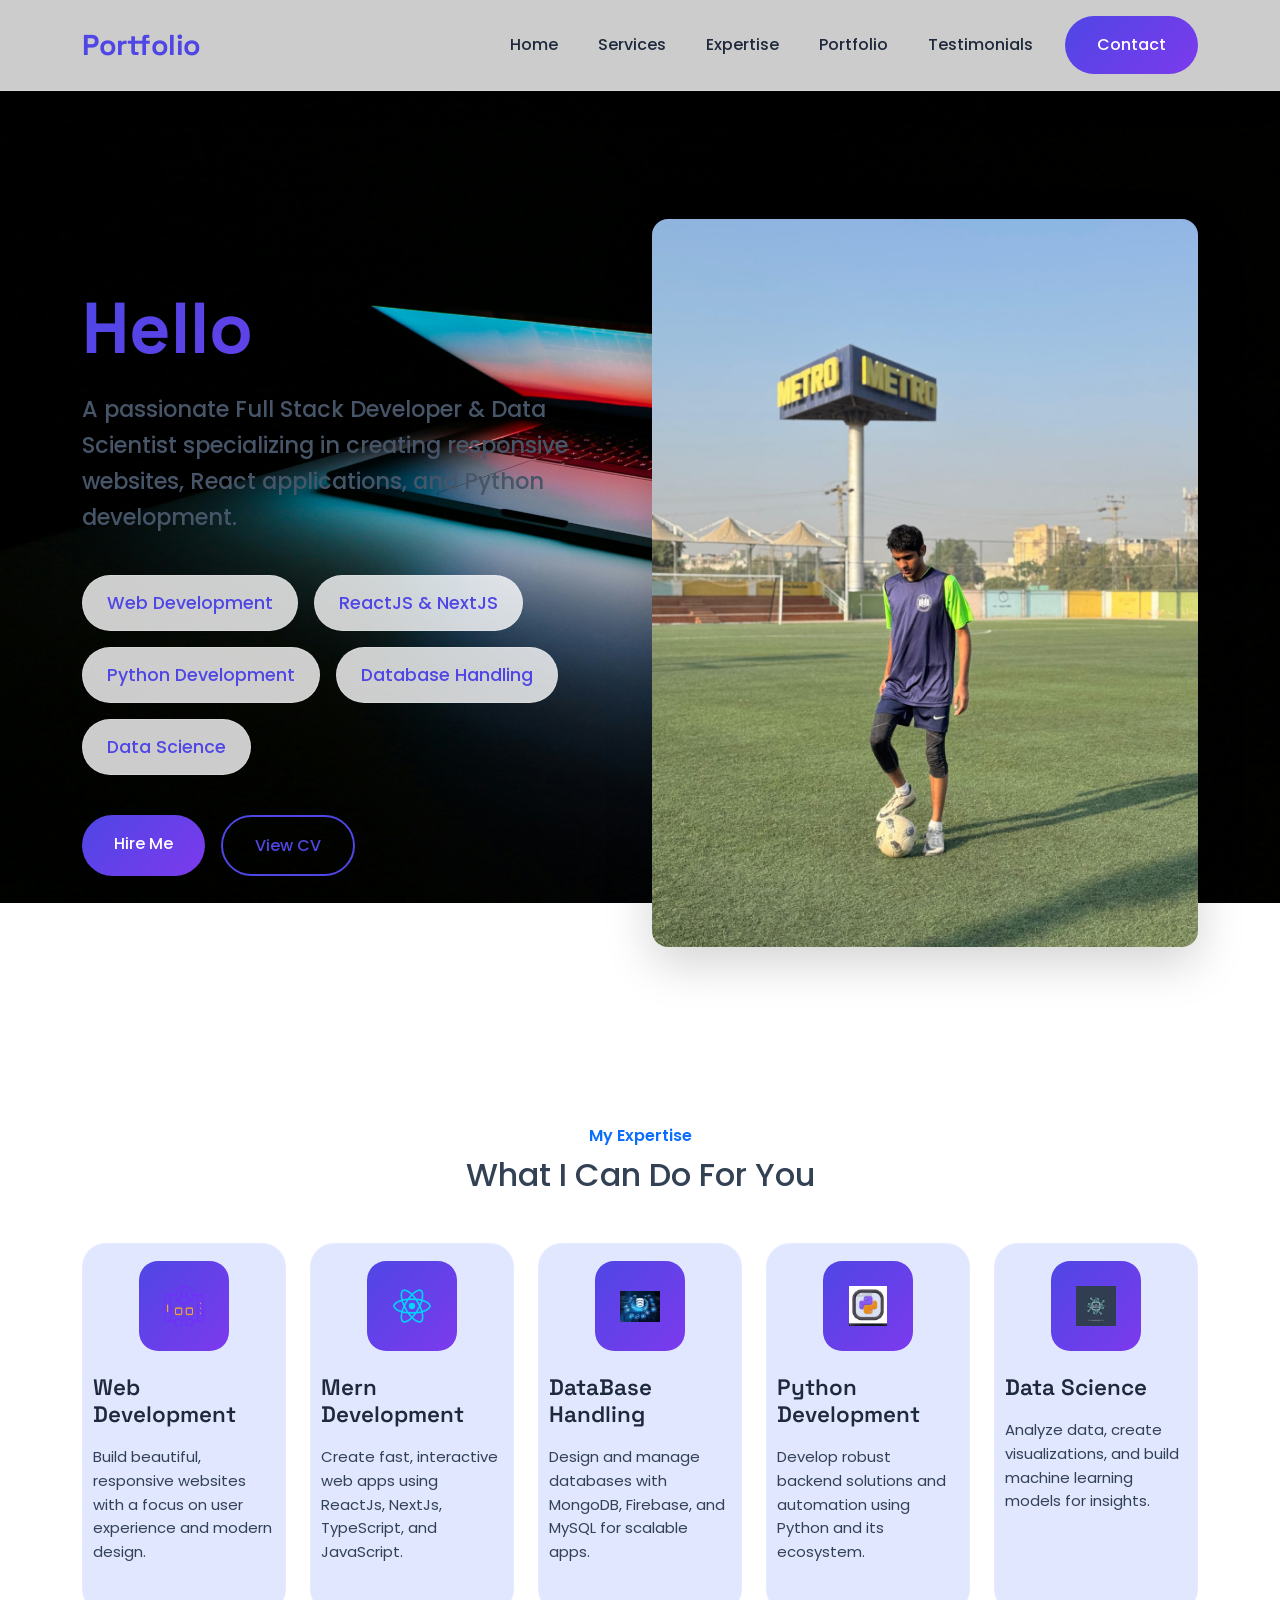
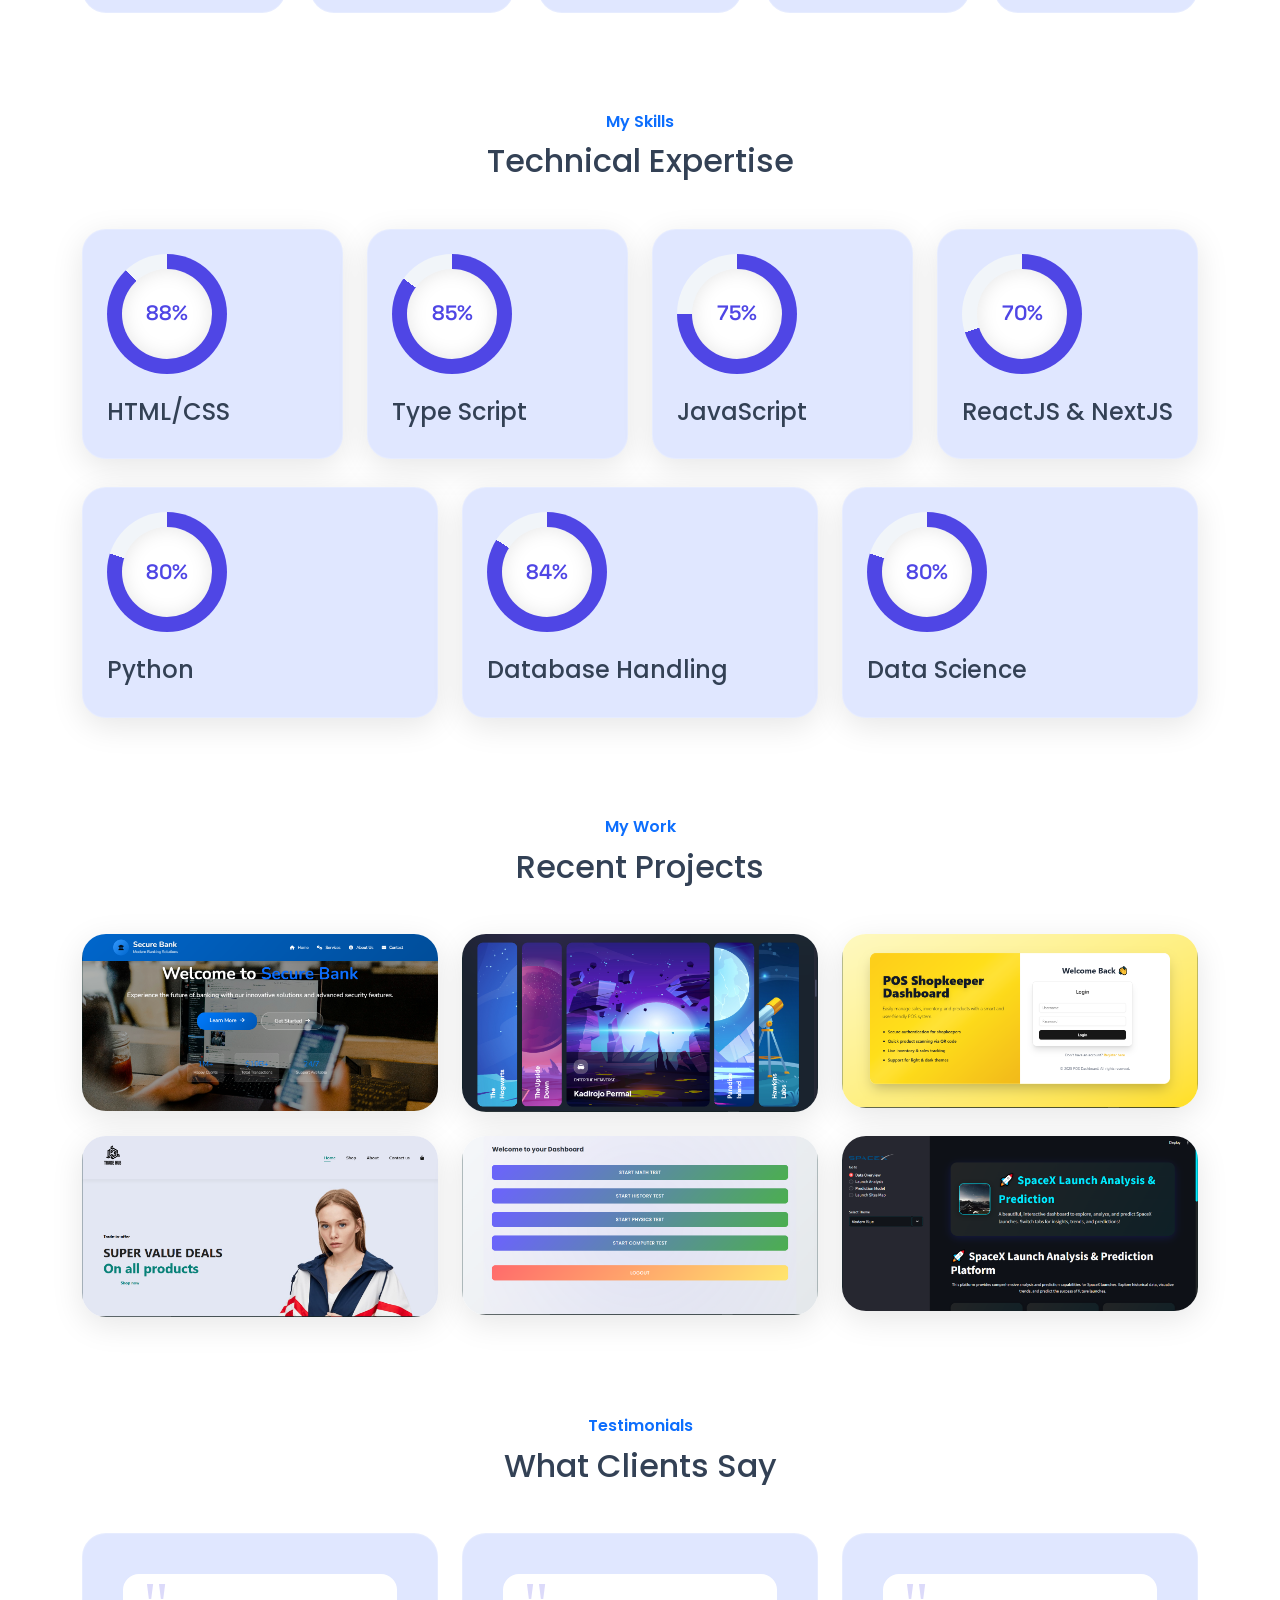
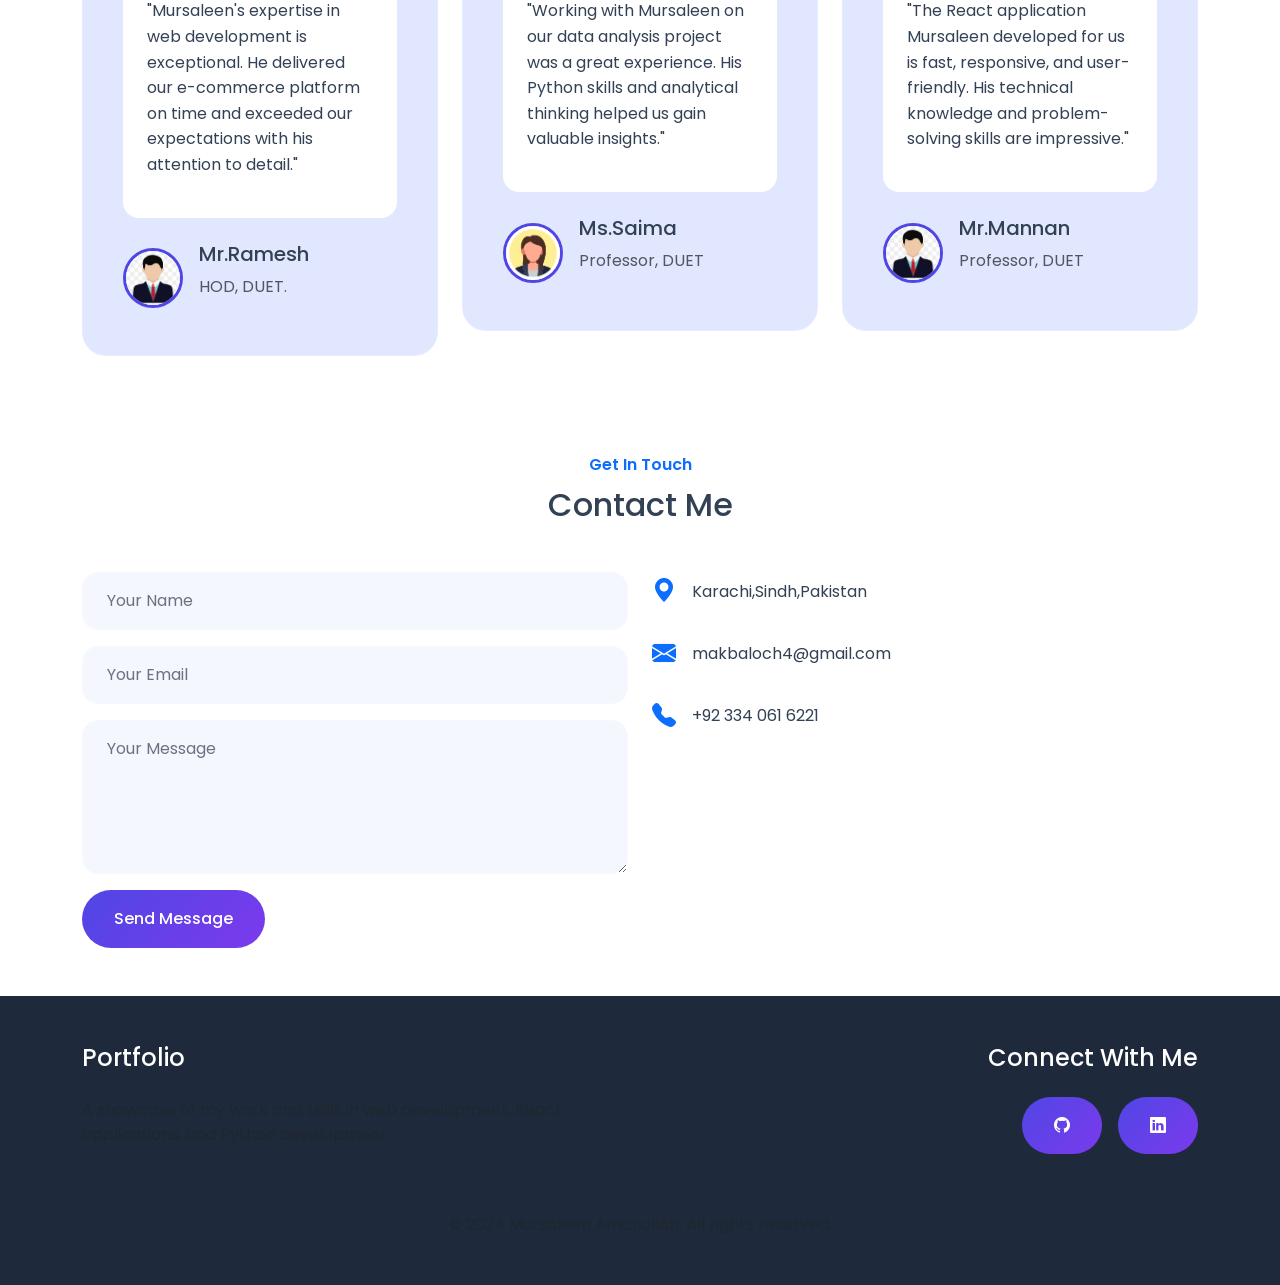
==== commit ed1fddaa: "Update images, styles, CV, and index.html with latest design and content changes" ====
--- a/index.html
+++ b/index.html
@@ -88,13 +88,14 @@
             </p>
             <div class="key-skills">
               <div class="skill-tag">Web Development</div>
-              <div class="skill-tag">React.js</div>
-              <div class="skill-tag">Python</div>
+              <div class="skill-tag">ReactJS & NextJS</div>
+              <div class="skill-tag">Python Development</div>
+              <div class="skill-tag">Database Handling</div>
               <div class="skill-tag">Data Science</div>
             </div>
             <div class="d-flex gap-3 mt-4">
               <a href="#contact" class="c-btn">Hire Me</a>
-              <a href="CV (2).pdf" download class="c-btn" style="background: transparent; color: var(--primary); border: 2px solid var(--primary);">
+              <a href="CV.pdf" download class="c-btn" style="background: transparent; color: var(--primary); border: 2px solid var(--primary);">
                 View CV
               </a>
             </div>
@@ -114,52 +115,59 @@
           <span class="text-primary fw-semibold">My Expertise</span>
           <h2 class="mt-2">What I Can Do For You</h2>
         </div>
-        <div class="row g-4">
-          <div class="col-md-6 col-lg-3" data-aos="fade-up">
+        <div class="row row-cols-1 row-cols-md-2 row-cols-xl-5 g-4">
+          <div class="col" data-aos="fade-up">
             <div class="service-card">
               <div class="img">
                 <img src="images/service-icon1.png" alt="Web Development" />
               </div>
               <h4>Web Development</h4>
               <p>
-                Creating beautiful, responsive websites with a focus on user experience 
-                and modern design principles.
+                Build beautiful, responsive websites with a focus on user experience and modern design.
               </p>
             </div>
           </div>
-          <div class="col-md-6 col-lg-3" data-aos="fade-up" data-aos-delay="100">
+          <div class="col" data-aos="fade-up" data-aos-delay="100">
             <div class="service-card">
               <div class="img">
                 <img src="images/React.webp" alt="React Development" />
               </div>
-              <h4>React Development</h4>
+              <h4>Mern Development</h4>
               <p>
-                Building fast, responsive, and interactive web applications with React 
-                and modern JavaScript.
+                Create fast, interactive web apps using ReactJs, NextJs, TypeScript, and JavaScript.
               </p>
             </div>
           </div>
-          <div class="col-md-6 col-lg-3" data-aos="fade-up" data-aos-delay="200">
+          <div class="col" data-aos="fade-up" data-aos-delay="100">
+            <div class="service-card">
+              <div class="img">
+                <img src="images/db.jpeg" alt="Data Base Handling" />
+              </div>
+              <h4>DataBase Handling</h4>
+              <p>
+                Design and manage databases with MongoDB, Firebase, and MySQL for scalable apps.
+              </p>
+            </div>
+          </div>
+          <div class="col" data-aos="fade-up" data-aos-delay="200">
             <div class="service-card">
               <div class="img">
                 <img src="images/download.jpeg" alt="Python Development" />
               </div>
               <h4>Python Development</h4>
               <p>
-                Developing robust backend solutions and applications using Python 
-                and its powerful ecosystem.
+                Develop robust backend solutions and automation using Python and its ecosystem.
               </p>
             </div>
           </div>
-          <div class="col-md-6 col-lg-3" data-aos="fade-up" data-aos-delay="300">
+          <div class="col" data-aos="fade-up" data-aos-delay="300">
             <div class="service-card">
               <div class="img">
                 <img src="images/ds.png" alt="Data Science" />
               </div>
               <h4>Data Science</h4>
               <p>
-                Analyzing data, creating visualizations, and building machine learning 
-                models to drive insights.
+                Analyze data, create visualizations, and build machine learning models for insights.
               </p>
             </div>
           </div>
@@ -176,7 +184,7 @@
           <h2 class="mt-2">Technical Expertise</h2>
         </div>
         <div class="row g-4">
-          <div class="col-md-6 col-lg-4" data-aos="fade-up">
+          <div class="col-md-6 col-lg-3" data-aos="fade-up">
             <div class="progress-card">
               <div class="circular-progress html-css">
                 <div class="progress-value">90%</div>
@@ -184,7 +192,15 @@
               <h4 class="mt-4">HTML/CSS</h4>
             </div>
           </div>
-          <div class="col-md-6 col-lg-4" data-aos="fade-up" data-aos-delay="100">
+          <div class="col-md-6 col-lg-3" data-aos="fade-up">
+            <div class="progress-card">
+              <div class="circular-progress html-css">
+                <div class="progress-value">75%</div>
+              </div>
+              <h4 class="mt-4">Type Script</h4>
+            </div>
+          </div>
+          <div class="col-md-6 col-lg-3" data-aos="fade-up" data-aos-delay="100">
             <div class="progress-card">
               <div class="circular-progress javascript">
                 <div class="progress-value">75%</div>
@@ -192,20 +208,30 @@
               <h4 class="mt-4">JavaScript</h4>
             </div>
           </div>
-          <div class="col-md-6 col-lg-4" data-aos="fade-up" data-aos-delay="200">
+          <div class="col-md-6 col-lg-3" data-aos="fade-up" data-aos-delay="200">
             <div class="progress-card">
               <div class="circular-progress reactjs">
-                <div class="progress-value">65%</div>
-              </div>
-              <h4 class="mt-4">React.js</h4>
-            </div>
-          </div>
-          <div class="col-md-6 col-lg-4" data-aos="fade-up" data-aos-delay="300">
+                <div class="progress-value">70%</div>
+              </div>
+              <h4 class="mt-4">ReactJS & NextJS</h4>
+            </div>
+          </div>
+        </div>
+        <div class="row g-4 mt-1">
+          <div class="col-md-6 col-lg-4" data-aos="fade-up">
             <div class="progress-card">
               <div class="circular-progress python">
                 <div class="progress-value">80%</div>
               </div>
               <h4 class="mt-4">Python</h4>
+            </div>
+          </div>
+          <div class="col-md-6 col-lg-4" data-aos="fade-up">
+            <div class="progress-card">
+              <div class="circular-progress html-css">
+                <div class="progress-value">80%</div>
+              </div>
+              <h4 class="mt-4">Database Handling</h4>
             </div>
           </div>
           <div class="col-md-6 col-lg-4" data-aos="fade-up" data-aos-delay="400">
@@ -236,7 +262,7 @@
                 <div>
                   <h4 class="text-white">Banking System</h4>
                   <p class="text-white-50">Python, Flask, HTML, CSS</p>
-                  <a href="https://github.com/Mursaleen-4/Bank-Project" target="_blank" class="c-btn btn-sm">
+                  <a href="https://github.com/Mursaleen-4/Banking" target="_blank" class="c-btn btn-sm">
                     <i class="bi bi-github me-1"></i> GitHub
                   </a>
                 </div>
@@ -245,13 +271,13 @@
           </div>
           <div class="col-md-6 col-lg-4" data-aos="fade-up" data-aos-delay="100">
             <div class="portfolio-item">
-              <img src="images/ep.png" alt="E-Commerce Platform" class="img-fluid">
+              <img src="images/meta.png" alt="Metaverse Platform" class="img-fluid">
               <div class="portfolio-overlay">
                 <div>
-                  <h4 class="text-white">E-Commerce Platform</h4>
-                  <p class="text-white-50">Html, Css, JavaScript</p>
-                  <a href="https://github.com/Mursaleen-4/Event-Management" target="_blank" class="c-btn btn-sm">
-                    <i class="bi bi-github me-1"></i> GitHub
+                  <h4 class="text-white">Metaverse Platform</h4>
+                  <p class="text-white-50">React,Next.Js</p>
+                  <a href="https://metaverse-one-peach.vercel.app" target="_blank" class="c-btn btn-sm">
+                    <i class="bi bi-play-circle-fill me-1"></i> Live Demo
                   </a>
                 </div>
               </div>
@@ -259,13 +285,13 @@
           </div>
           <div class="col-md-6 col-lg-4" data-aos="fade-up" data-aos-delay="200">
             <div class="portfolio-item">
-              <img src="images/Hw.png" alt="Home Appliances Website" class="img-fluid">
+              <img src="images/POS.png" alt="Point For Sale" class="img-fluid">
               <div class="portfolio-overlay">
                 <div>
-                  <h4 class="text-white">Home Appliances website</h4>
-                  <p class="text-white-50">Html, Css, JavaScript</p>
-                  <a href="https://github.com/yourusername/health-wellness" target="_blank" class="c-btn btn-sm">
-                    <i class="bi bi-github me-1"></i> GitHub
+                  <h4 class="text-white">Point Of Sale</h4>
+                  <p class="text-white-50">React,NextJs,MongoDB</p>
+                  <a href="https://pointofsale-three.vercel.app" target="_blank" class="c-btn btn-sm">
+                    <i class="bi bi-play-circle-fill me-1"></i>Live Demo
                   </a>
                 </div>
               </div>
@@ -273,13 +299,13 @@
           </div>
           <div class="col-md-6 col-lg-4" data-aos="fade-up">
             <div class="portfolio-item">
-              <img src="images/cc.png" alt="Currency Converter" class="img-fluid">
+              <img src="images/tradehub.png" alt="TradeHub E-commerce" class="img-fluid">
               <div class="portfolio-overlay">
                 <div>
-                  <h4 class="text-white">Currency Converter</h4>
+                  <h4 class="text-white">TradeHub E-commerce</h4>
                   <p class="text-white-50">Html, Css, JavaScript</p>
-                  <a href="https://github.com/Mursaleen-4/Currency-Converter" target="_blank" class="c-btn btn-sm">
-                    <i class="bi bi-github me-1"></i> GitHub
+                  <a href="https://tradehub-gold.vercel.app" target="_blank" class="c-btn btn-sm">
+                    <i class="bi bi-play-circle-fill me-1"></i> Live Demo
                   </a>
                 </div>
               </div>
@@ -292,8 +318,8 @@
                 <div>
                   <h4 class="text-white">Entry Test</h4>
                   <p class="text-white-50">ReactJS,Firebase</p>
-                  <a href="https://github.com/Mursaleen-4/Entry-Test" target="_blank" class="c-btn btn-sm">
-                    <i class="bi bi-github me-1"></i> GitHub
+                  <a href="https://entry-test-chi.vercel.app/student/signup" target="_blank" class="c-btn btn-sm">
+                    <i class="bi bi-play-circle-fill me-1"></i> Live Demo
                   </a>
                 </div>
               </div>
@@ -306,8 +332,8 @@
                 <div>
                   <h4 class="text-white">Space-X Data Analysis</h4>
                   <p class="text-white-50">Python, Streamlit</p>
-                  <a href="https://github.com/Mursaleen-4/SMIT-hackaton-project-" target="_blank" class="c-btn btn-sm">
-                    <i class="bi bi-github me-1"></i> GitHub
+                  <a href="https://space-x.streamlit.app" target="_blank" class="c-btn btn-sm">
+                    <i class="bi bi-play-circle-fill me-1"></i> Live Demo
                   </a>
                 </div>
               </div>
--- a/style/style.css
+++ b/style/style.css
@@ -20,7 +20,8 @@
 body {
   font-family: 'Poppins', sans-serif;
   color: var(--text-primary);
-  background-color: var(--light);
+  background: url('/images/bg.jpg') no-repeat center center fixed;
+  background-size: cover;
   line-height: 1.6;
   overflow-x: hidden;
 }
@@ -121,26 +122,13 @@
 
 /* Home Section */
 .home {
-  background: linear-gradient(135deg, rgba(248, 250, 252, 0.9) 0%, rgba(241, 245, 249, 0.9) 100%);
   padding: 8rem 0;
   position: relative;
   overflow: hidden;
 }
 
 .home::before {
-  content: '';
-  position: absolute;
-  width: 100%;
-  height: 100%;
-  top: 0;
-  left: 0;
-  background: url("data:image/svg+xml,%3Csvg width='60' height='60' viewBox='0 0 60 60' xmlns='http://www.w3.org/2000/svg'%3E%3Cg fill='none' fill-rule='evenodd'%3E%3Cg fill='%234f46e5' fill-opacity='0.05'%3E%3Cpath d='M36 34v-4h-2v4h-4v2h4v4h2v-4h4v-2h-4zm0-30V0h-2v4h-4v2h4v4h2V6h4V4h-4zM6 34v-4H4v4H0v2h4v4h2v-4h4v-2H6zM6 4V0H4v4H0v2h4v4h2V6h4V4H6z'/%3E%3C/g%3E%3C/g%3E%3C/svg%3E");
-  animation: patternMove 20s linear infinite;
-}
-
-@keyframes patternMove {
-  0% { background-position: 0 0; }
-  100% { background-position: 100px 100px; }
+  content: none;
 }
 
 .home h2 {
@@ -203,16 +191,48 @@
   color: white;
 }
 
-.home img {
-  border-radius: 1.5rem;
-  box-shadow: var(--glass-shadow);
-  transition: all 0.4s ease;
-  max-width: 90%;
-  margin-left: auto;
-}
-
-.home img:hover {
-  transform: scale(1.02);
+.home-img-wrapper {
+  display: flex;
+  justify-content: center;
+  align-items: center;
+  position: relative;
+  width: 320px;
+  height: 320px;
+  margin: 0 auto;
+}
+
+.home-img-wrapper img {
+  border-radius: 50%;
+  width: 100%;
+  height: 100%;
+  object-fit: cover;
+  box-shadow: 0 8px 32px 0 rgba(79, 70, 229, 0.22), 0 2rem 4rem rgba(0,0,0,0.13);
+  border: 6px solid transparent;
+  background: rgba(255,255,255,0.10);
+  transition: transform 0.4s cubic-bezier(.4,2,.6,1), box-shadow 0.4s cubic-bezier(.4,2,.6,1);
+  position: relative;
+  z-index: 2;
+}
+
+.home-img-wrapper::before {
+  content: '';
+  position: absolute;
+  top: -8px; left: -8px; right: -8px; bottom: -8px;
+  border-radius: 50%;
+  background: linear-gradient(135deg, #4f46e5, #f97316, #7c3aed);
+  z-index: 1;
+  filter: blur(2px) brightness(1.1);
+  opacity: 0.7;
+  transition: opacity 0.3s;
+}
+
+.home-img-wrapper:hover img {
+  transform: scale(1.04);
+  box-shadow: 0 12px 40px 0 rgba(79, 70, 229, 0.28), 0 2.5rem 5rem rgba(0,0,0,0.18);
+}
+
+.home-img-wrapper:hover::before {
+  opacity: 1;
 }
 
 .c-orange {
@@ -222,12 +242,16 @@
 
 /* Service Cards */
 .service-card {
-  background: var(--glass-bg);
+  background: #e0e7ff;
   border-radius: 1.5rem;
   padding: 2.5rem;
   transition: all 0.4s ease;
   border: 1px solid var(--glass-border);
   backdrop-filter: blur(10px);
+  min-height: 370px;
+  display: flex;
+  flex-direction: column;
+  justify-content: flex-start;
 }
 
 .service-card:hover {
@@ -252,10 +276,11 @@
 }
 
 .service-card .img img {
-  width: 45px;
-  height: 45px;
+  width: 60px;
+  height: 60px;
   object-fit: contain;
-  transition: all 0.3s ease;
+  display: block;
+  margin: 0 auto;
 }
 
 .service-card:hover .img img {
@@ -271,23 +296,24 @@
 }
 
 .service-card p {
-  color: var(--gray);
-  font-size: 1rem;
-  line-height: 1.7;
+  flex-grow: unset;
+  overflow: unset;
+  text-overflow: unset;
+  display: block;
+  -webkit-line-clamp: unset;
+  -webkit-box-orient: unset;
+  max-height: unset;
 }
 
 /* Skills Section */
 .skill {
-  background: white;
-  padding: 6rem 0;
-  position: relative;
-  overflow: hidden;
+  padding: 3.5rem 0;
 }
 
 .progress-card {
-  background: var(--glass-bg);
+  background: #e0e7ff;
   border-radius: 1.5rem;
-  padding: 2.5rem;
+  padding: 1.5rem;
   box-shadow: var(--glass-shadow);
   transition: all 0.4s ease;
   border: 1px solid var(--glass-border);
@@ -300,8 +326,8 @@
 
 .circular-progress {
   position: relative;
-  height: 180px;
-  width: 180px;
+  height: 120px;
+  width: 120px;
   border-radius: 50%;
   background: conic-gradient(var(--primary) 3.6deg, #f1f5f9 0deg);
   display: flex;
@@ -317,8 +343,8 @@
 .circular-progress::before {
   content: "";
   position: absolute;
-  height: 150px;
-  width: 150px;
+  height: 90px;
+  width: 90px;
   border-radius: 50%;
   background-color: white;
   box-shadow: inset 0 0 20px rgba(0, 0, 0, 0.1);
@@ -326,7 +352,7 @@
 
 .progress-value {
   position: relative;
-  font-size: 2rem;
+  font-size: 1.3rem;
   font-weight: 600;
   color: var(--primary);
   font-family: 'Space Grotesk', sans-serif;
@@ -347,9 +373,10 @@
 
 .portfolio-item img {
   width: 100%;
-  height: 300px;
-  object-fit: cover;
-  transition: all 0.4s ease;
+  height: auto;
+  object-fit: contain;
+  border-radius: 1rem;
+  transition: all 0.3s ease;
 }
 
 .portfolio-overlay {
@@ -372,7 +399,7 @@
 
 /* Testimonials Section */
 .testimonial-card {
-  background: var(--glass-bg);
+  background: #e0e7ff;
   border-radius: 1.5rem;
   padding: 2.5rem;
   transition: all 0.4s ease;
@@ -420,13 +447,12 @@
 
 /* Contact Section */
 .contact {
-  background: linear-gradient(135deg, rgba(248, 250, 252, 0.9) 0%, rgba(241, 245, 249, 0.9) 100%);
   padding: 6rem 0;
   position: relative;
 }
 
 .contact-form .form-control {
-  background: var(--glass-bg);
+  background: #f5f7ff;
   border: 1px solid var(--glass-border);
   border-radius: 1rem;
   padding: 1rem 1.5rem;
@@ -436,6 +462,11 @@
 .contact-form .form-control:focus {
   box-shadow: 0 0 0 3px rgba(37, 99, 235, 0.1);
   border-color: var(--primary);
+}
+
+.contact-form .form-control::placeholder {
+  color: #6b7280;
+  opacity: 1;
 }
 
 /* Footer */
@@ -665,3 +696,22 @@
     text-align: center;
   }
 }
+
+@media (min-width: 1200px) {
+  .expertise .row.row-cols-xl-5 {
+    flex-wrap: wrap;
+  }
+  .expertise .col {
+    flex: 0 0 20%;
+    max-width: 20%;
+  }
+  .expertise .service-card {
+    padding: 1.1rem 0.6rem;
+    min-width: 0;
+    font-size: 0.93rem;
+  }
+  .expertise .service-card .img img {
+    width: 40px;
+    height: 40px;
+  }
+}
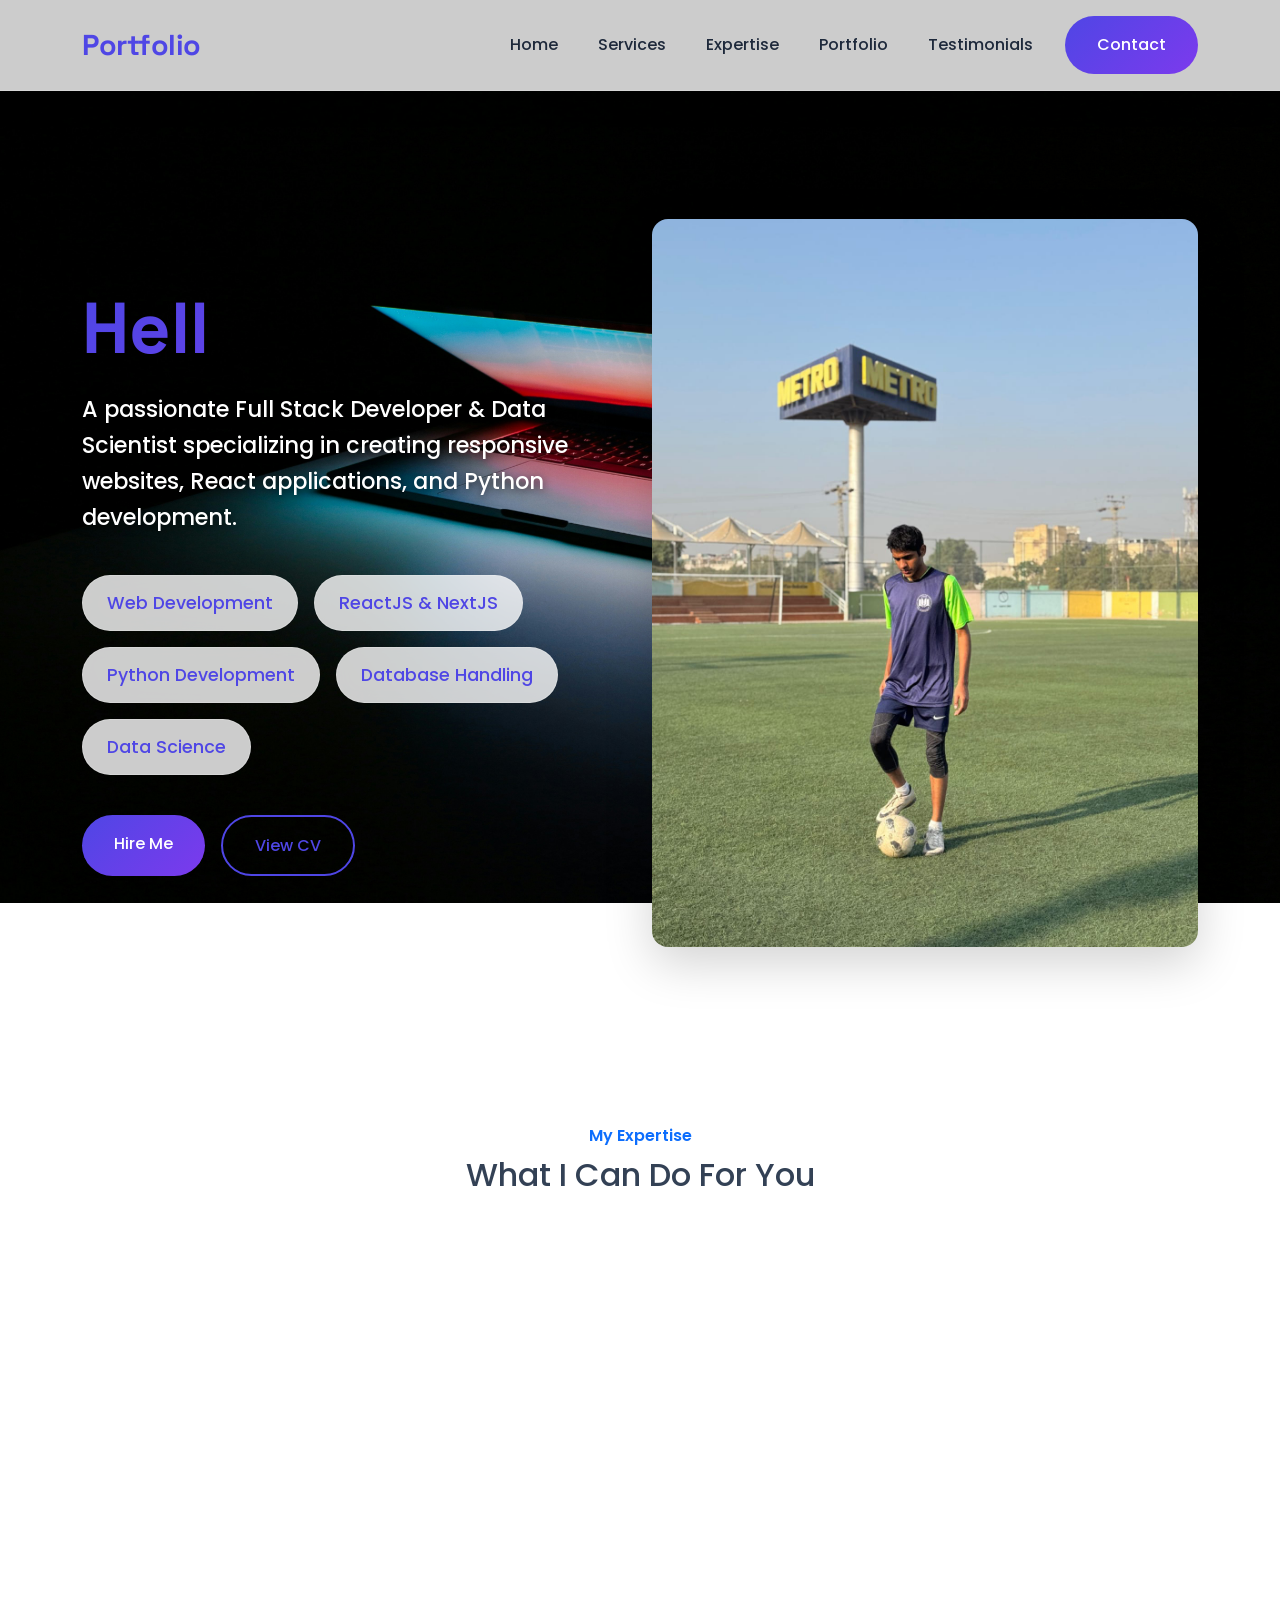
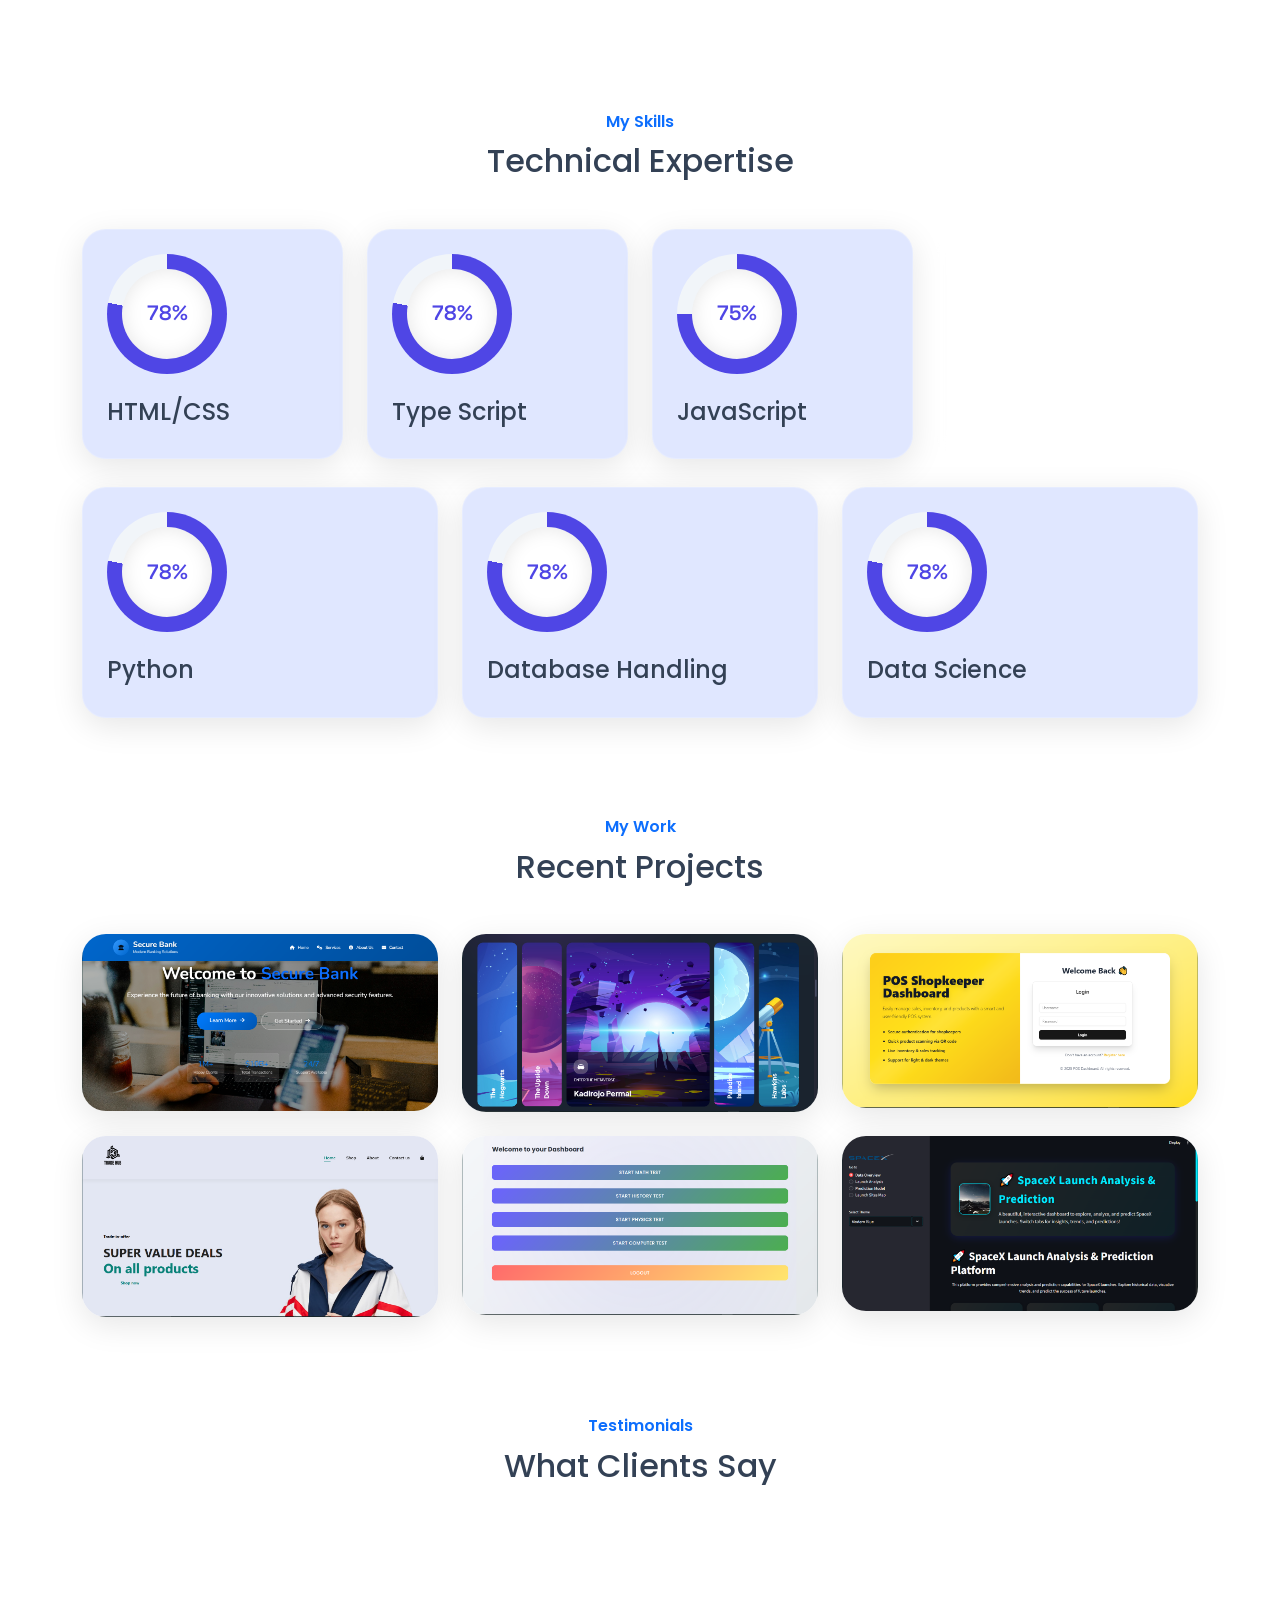
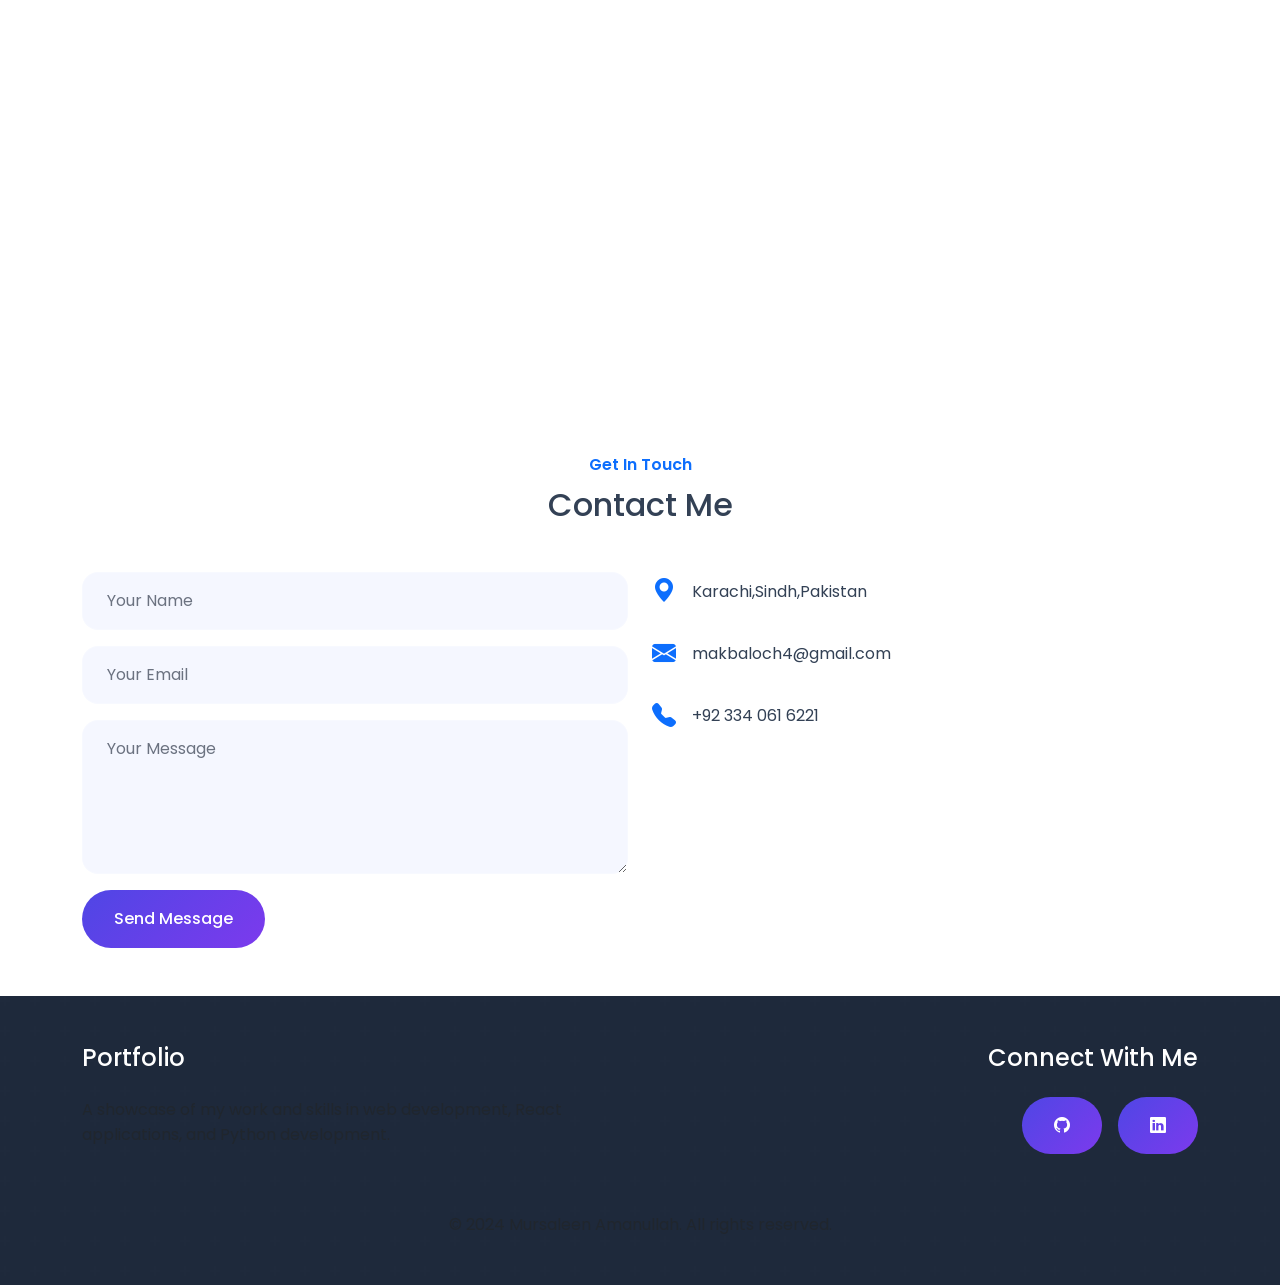
==== commit ec223a1f: "Update index.html" ====
--- a/index.html
+++ b/index.html
@@ -369,7 +369,7 @@
           <div class="col-md-6 col-lg-4" data-aos="fade-up" data-aos-delay="100">
             <div class="testimonial-card">
               <div class="testimonial-content">
-                <p>"Working with Mursaleen on our data analysis project was a great experience. His Python skills and analytical thinking helped us gain valuable insights."</p>
+                <p>"Working with Mursaleen on our data analysis project was a great experience. His Python skills and analytical thinking helped us gain valuable insights and a distinguish set of skills."</p>
               </div>
               <div class="testimonial-author">
                 <img src="images/female.png" alt="Ms.Saima" class="rounded-circle">
--- a/style/style.css
+++ b/style/style.css
@@ -156,7 +156,8 @@
 
 .intro-text {
   font-size: 1.4rem;
-  color: var(--text-secondary);
+  color: #fff !important;
+  text-shadow: 0 2px 8px rgba(0,0,0,0.7);
   max-width: 600px;
   margin-bottom: 2.5rem;
   animation: fadeInUp 1s ease 0.2s backwards;
@@ -667,7 +668,7 @@
 
   .skill-tag {
     padding: 0.6rem 1rem;
-    font-size: 0.9rem;
+    font-size: 0.8rem;
   }
 
   .contact-form .form-control {
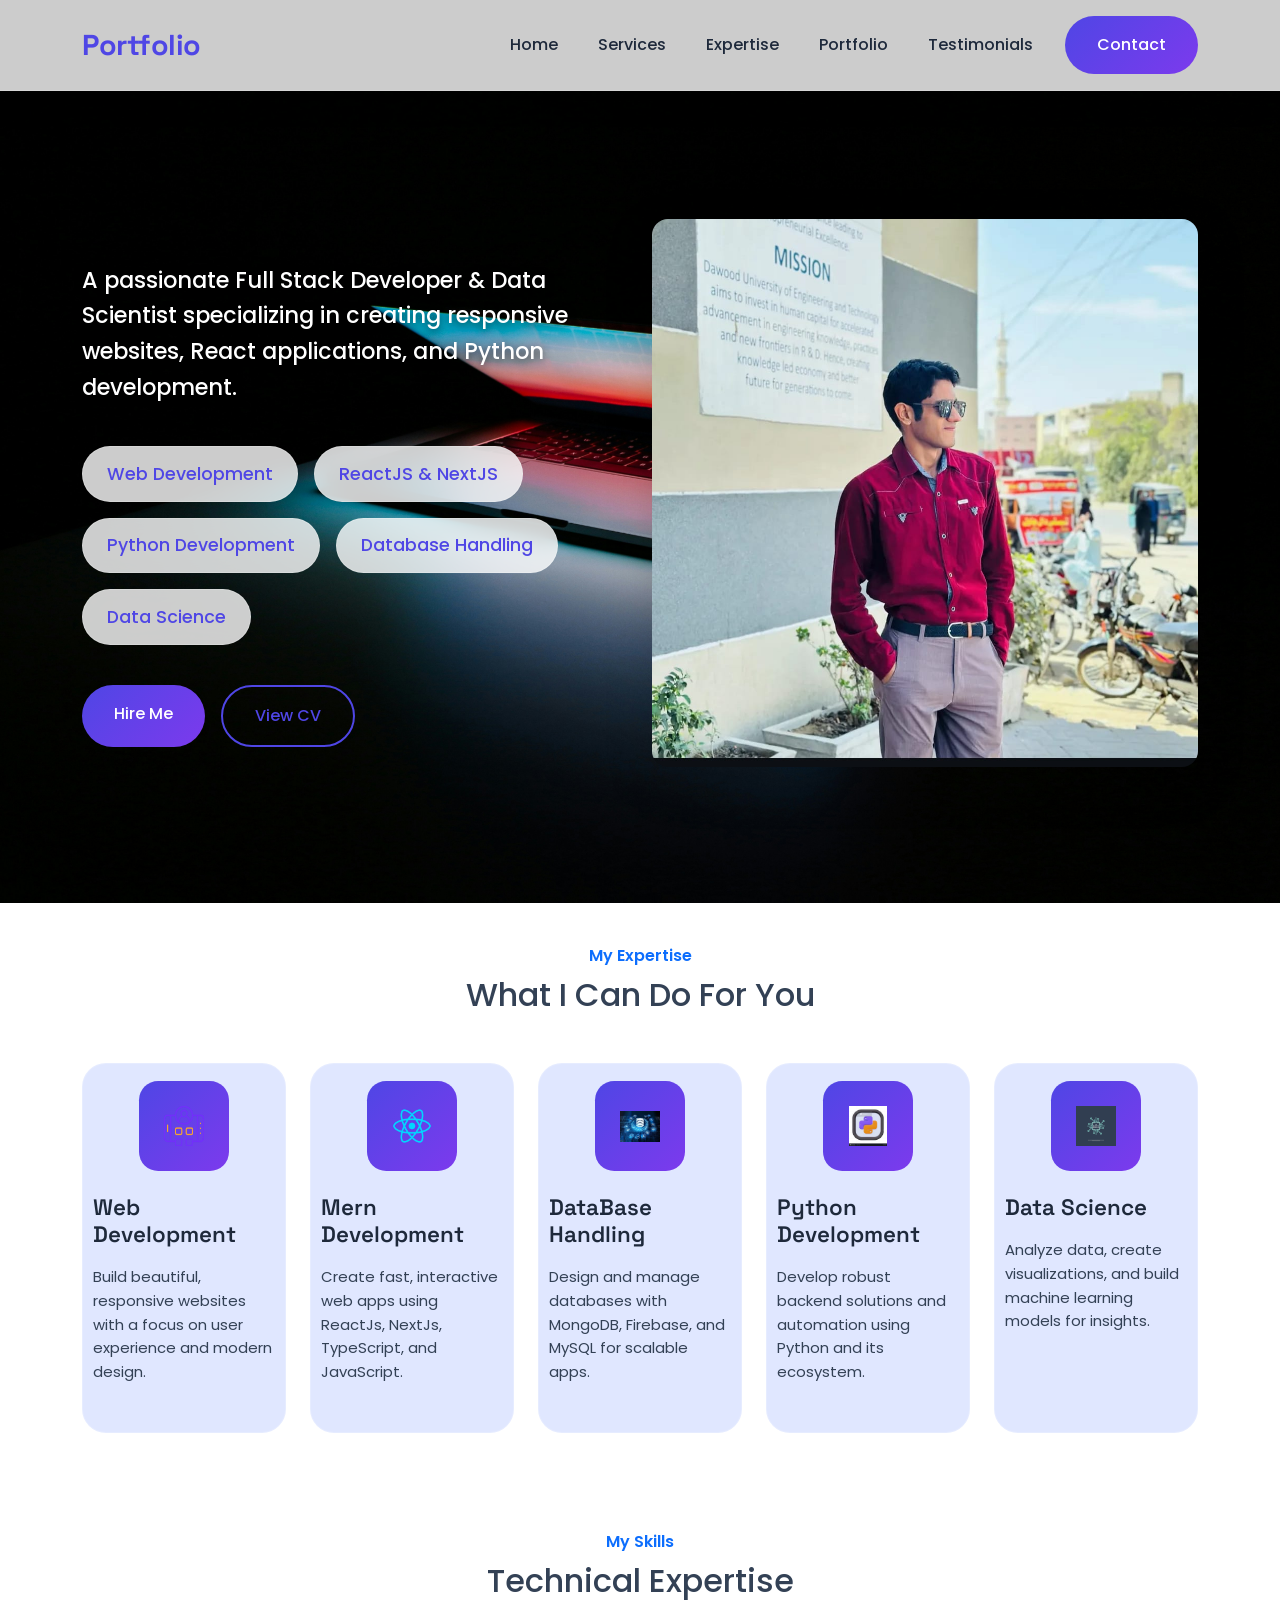
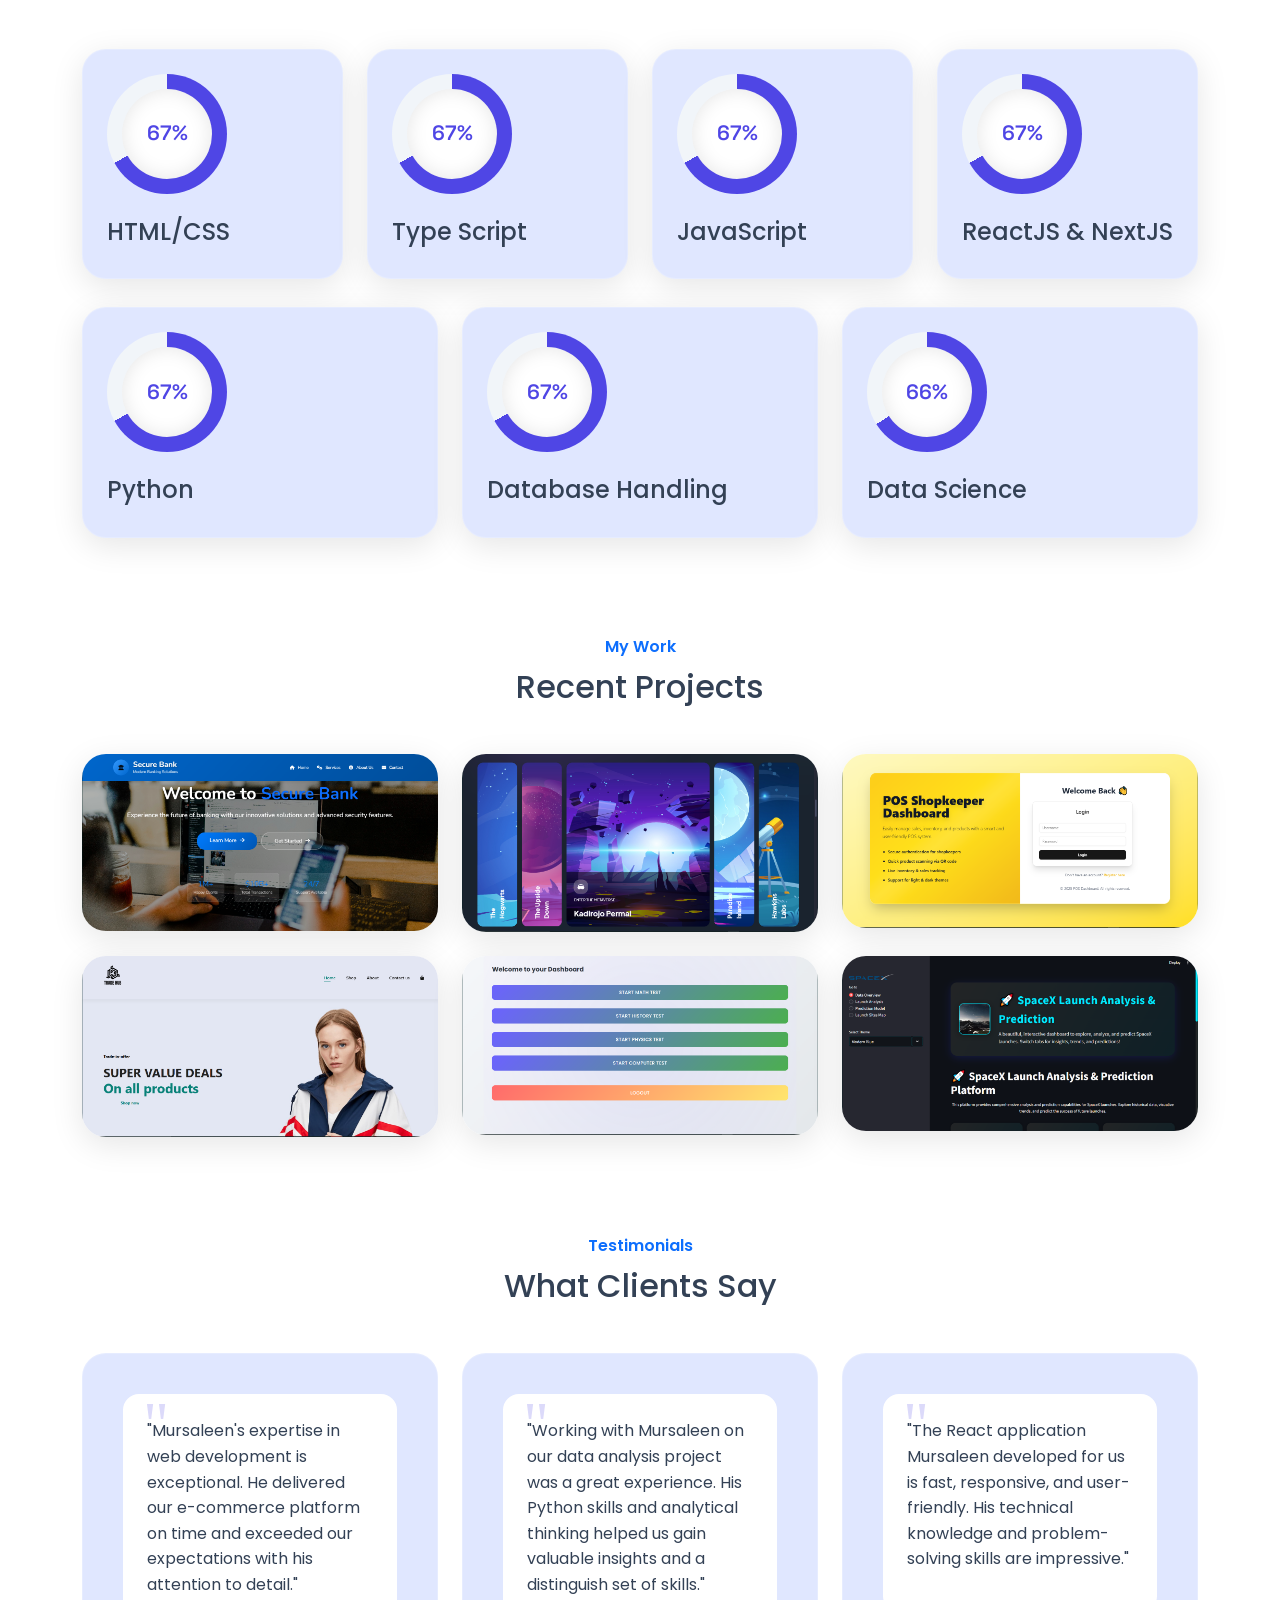
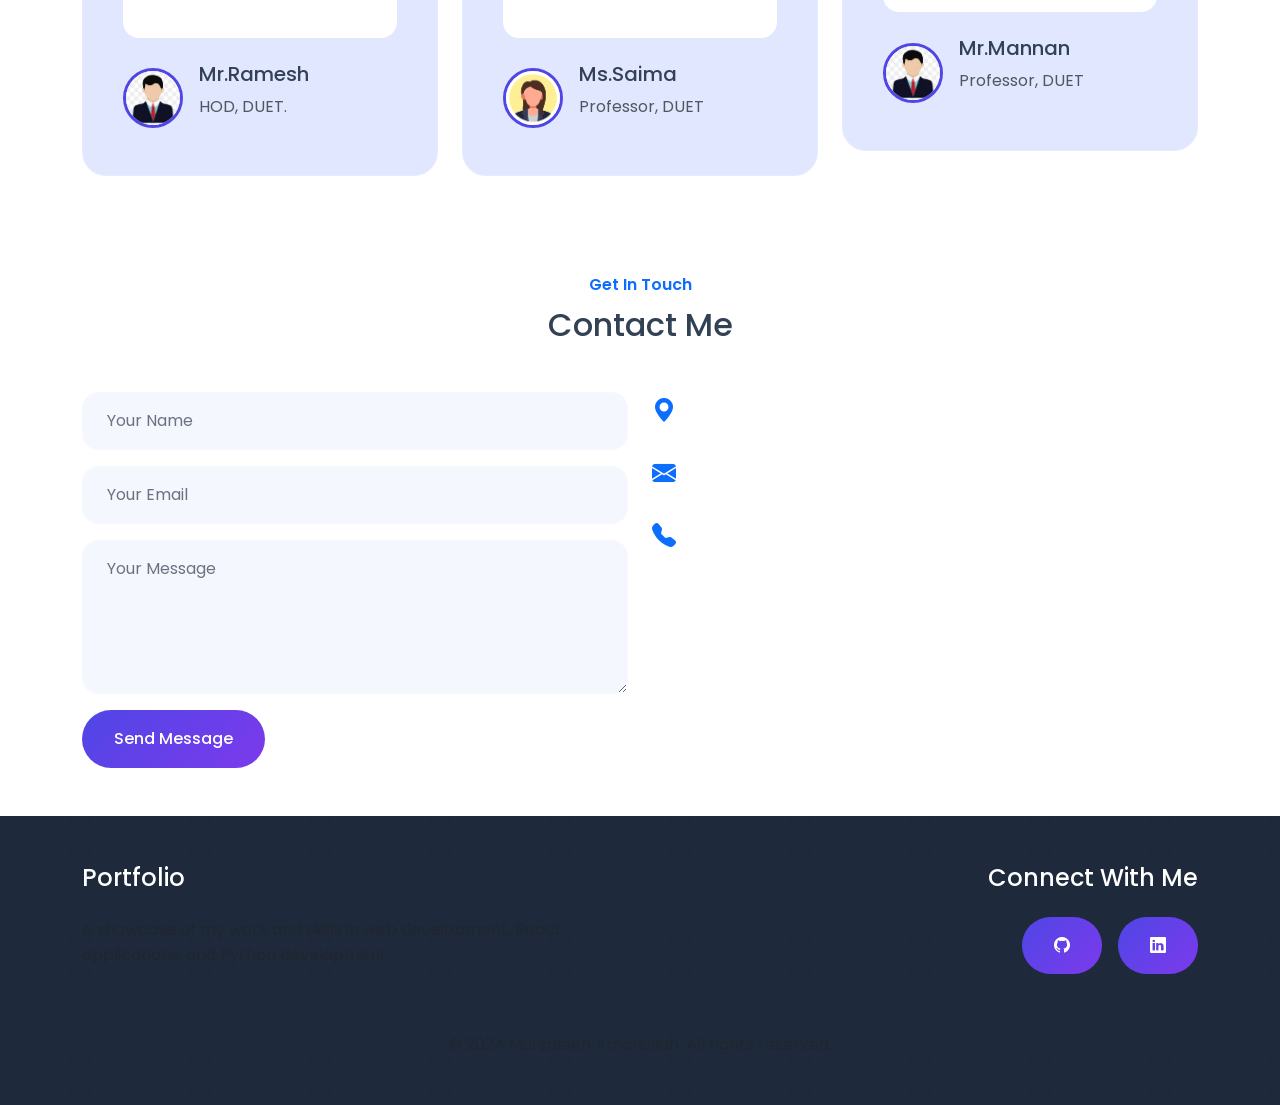
==== commit d9b771bb: "Update index.html" ====
--- a/index.html
+++ b/index.html
@@ -101,7 +101,7 @@
             </div>
           </div>
           <div class="col-lg-6 mt-4 mt-lg-0" data-aos="fade-left">
-            <img src="images/me.jpg" class="img-fluid rounded-4 shadow-lg w-100" alt="Profile" />
+            <img src="images/mee.jpg" class="img-fluid rounded-4 shadow-lg w-100" alt="Profile" />
           </div>
         </div>
       </div>
--- a/style/style.css
+++ b/style/style.css
@@ -17,13 +17,25 @@
 }
 
 /* Base Styles */
+html, body {
+  max-width: 100vw;
+  overflow-x: hidden;
+}
+
 body {
   font-family: 'Poppins', sans-serif;
   color: var(--text-primary);
   background: url('/images/bg.jpg') no-repeat center center fixed;
+  background-repeat: no-repeat;
   background-size: cover;
   line-height: 1.6;
   overflow-x: hidden;
+}
+
+@media (max-width: 300px) {
+  body {
+    background-attachment: scroll;
+  }
 }
 
 /* Navbar Styling */
@@ -469,7 +481,9 @@
   color: #6b7280;
   opacity: 1;
 }
-
+.contact-details {
+  color: #fff !important;
+}
 /* Footer */
 footer {
   background: var(--dark);
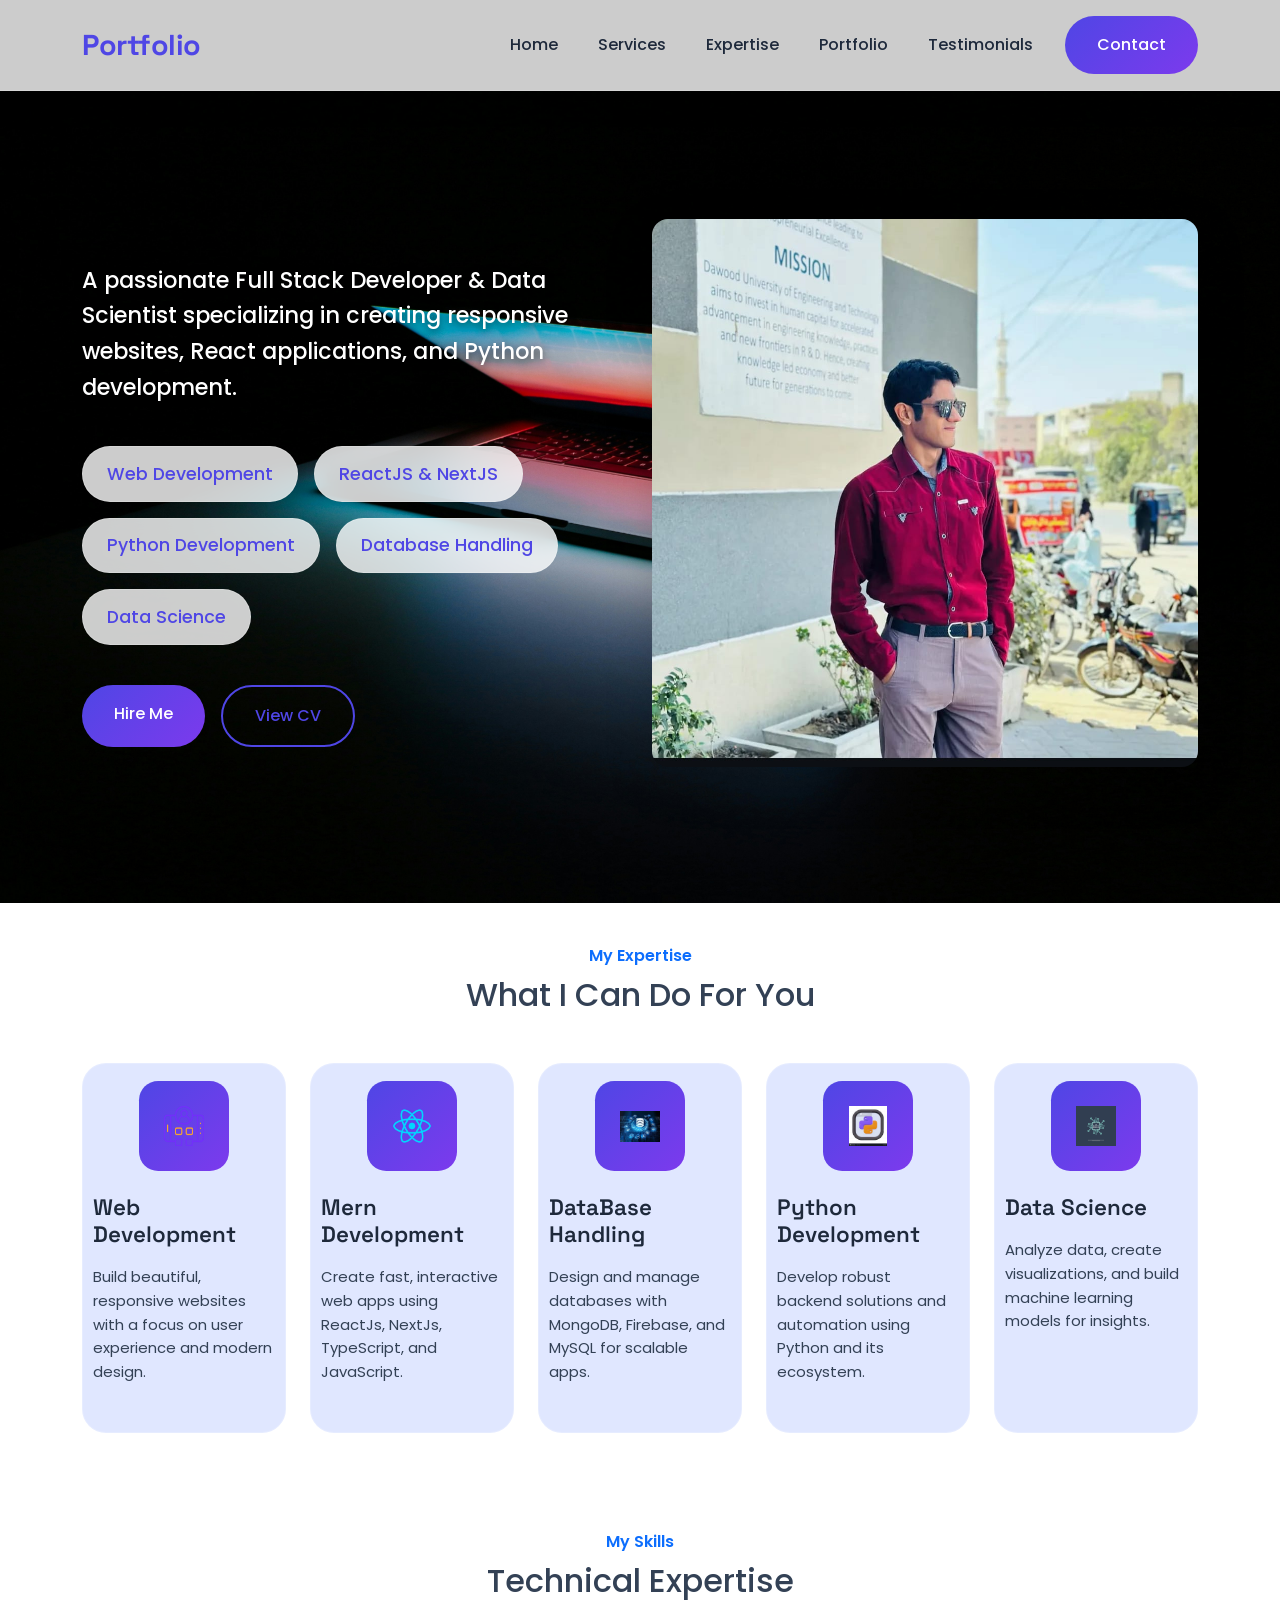
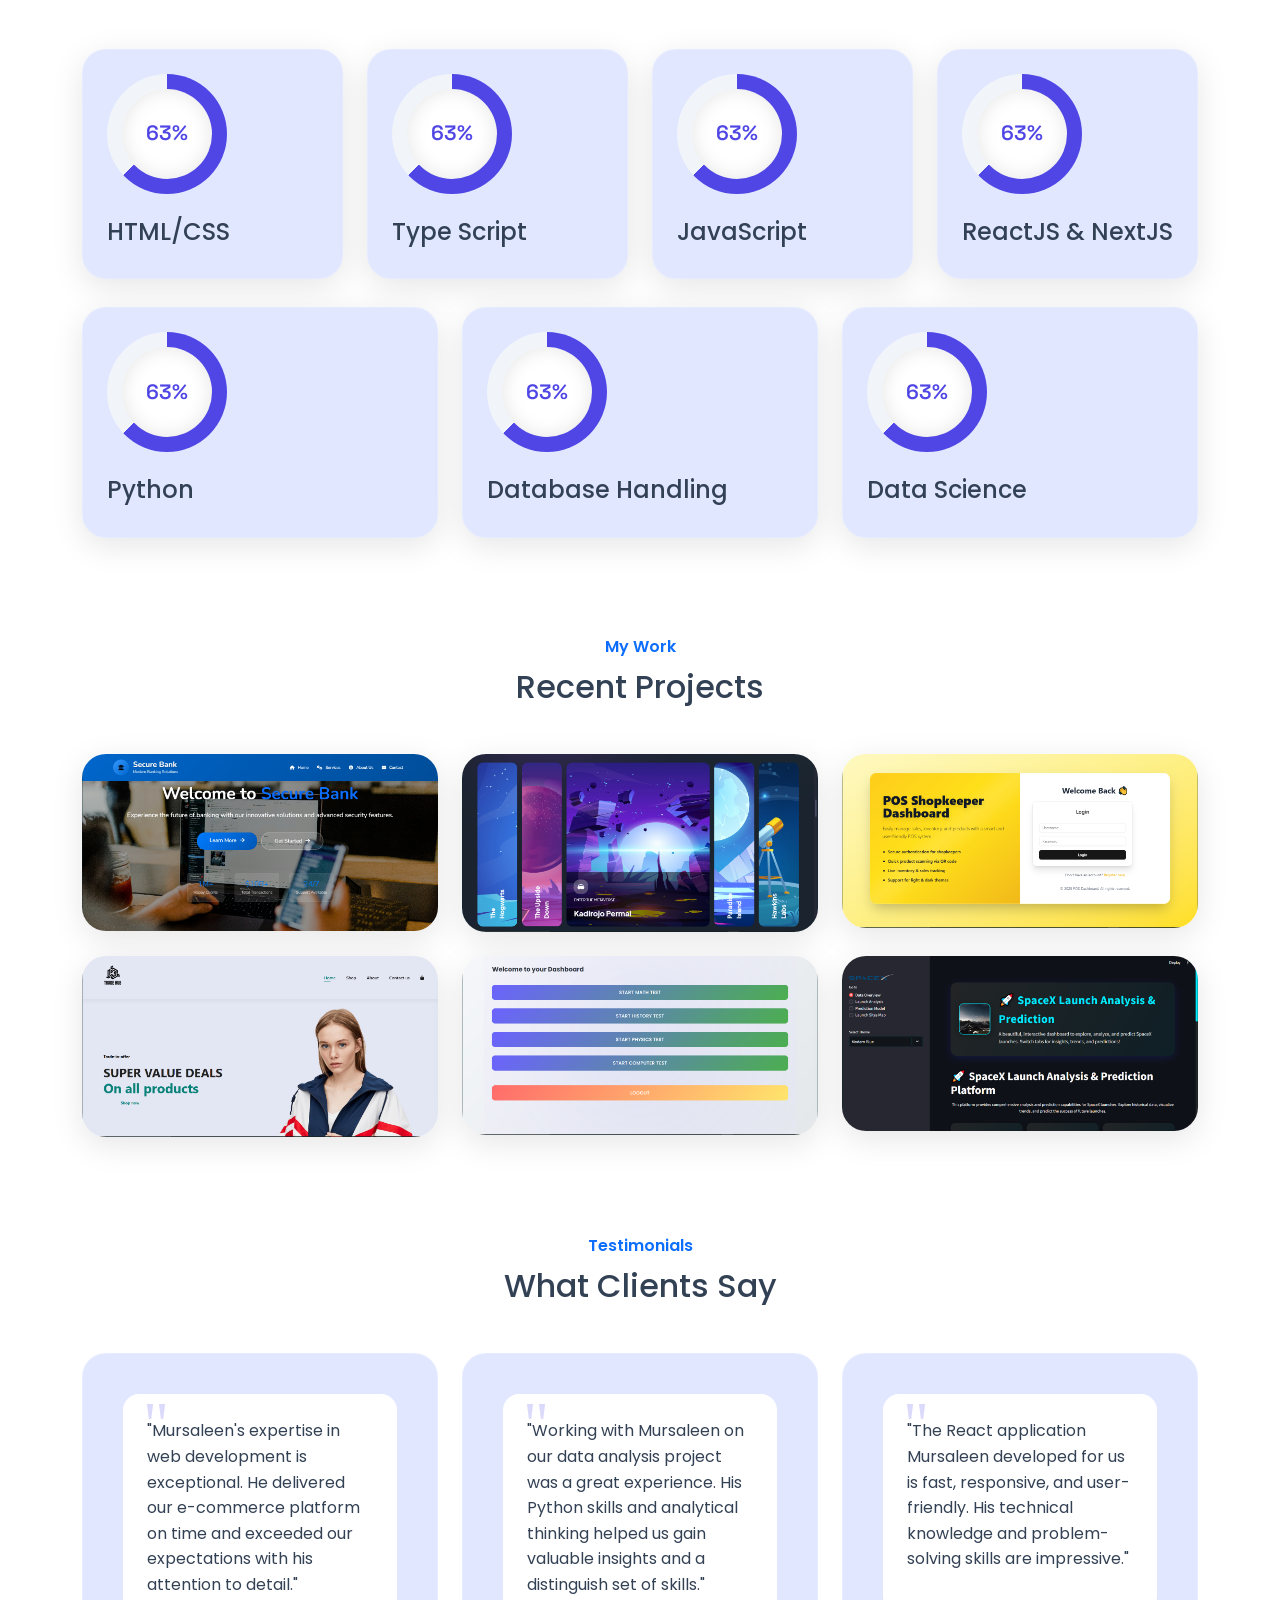
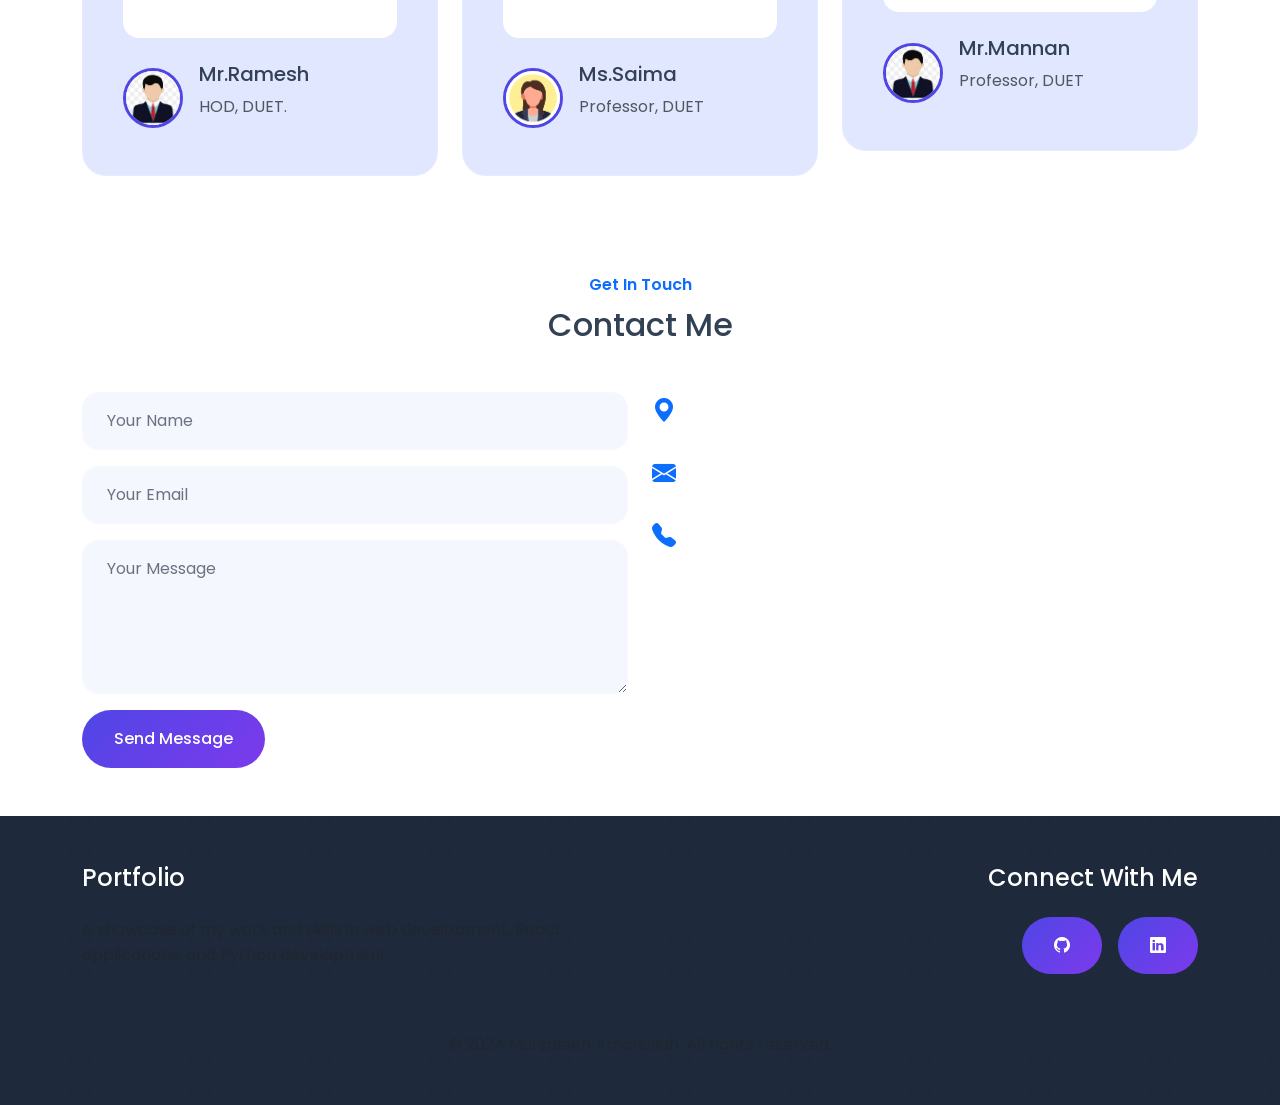
==== commit 30eb45cb: "Update index.html" ====
--- a/index.html
+++ b/index.html
@@ -304,7 +304,7 @@
                 <div>
                   <h4 class="text-white">TradeHub E-commerce</h4>
                   <p class="text-white-50">Html, Css, JavaScript</p>
-                  <a href="https://tradehub-gold.vercel.app" target="_blank" class="c-btn btn-sm">
+                  <a href="https://tradehub-bhai.vercel.app" target="_blank" class="c-btn btn-sm">
                     <i class="bi bi-play-circle-fill me-1"></i> Live Demo
                   </a>
                 </div>
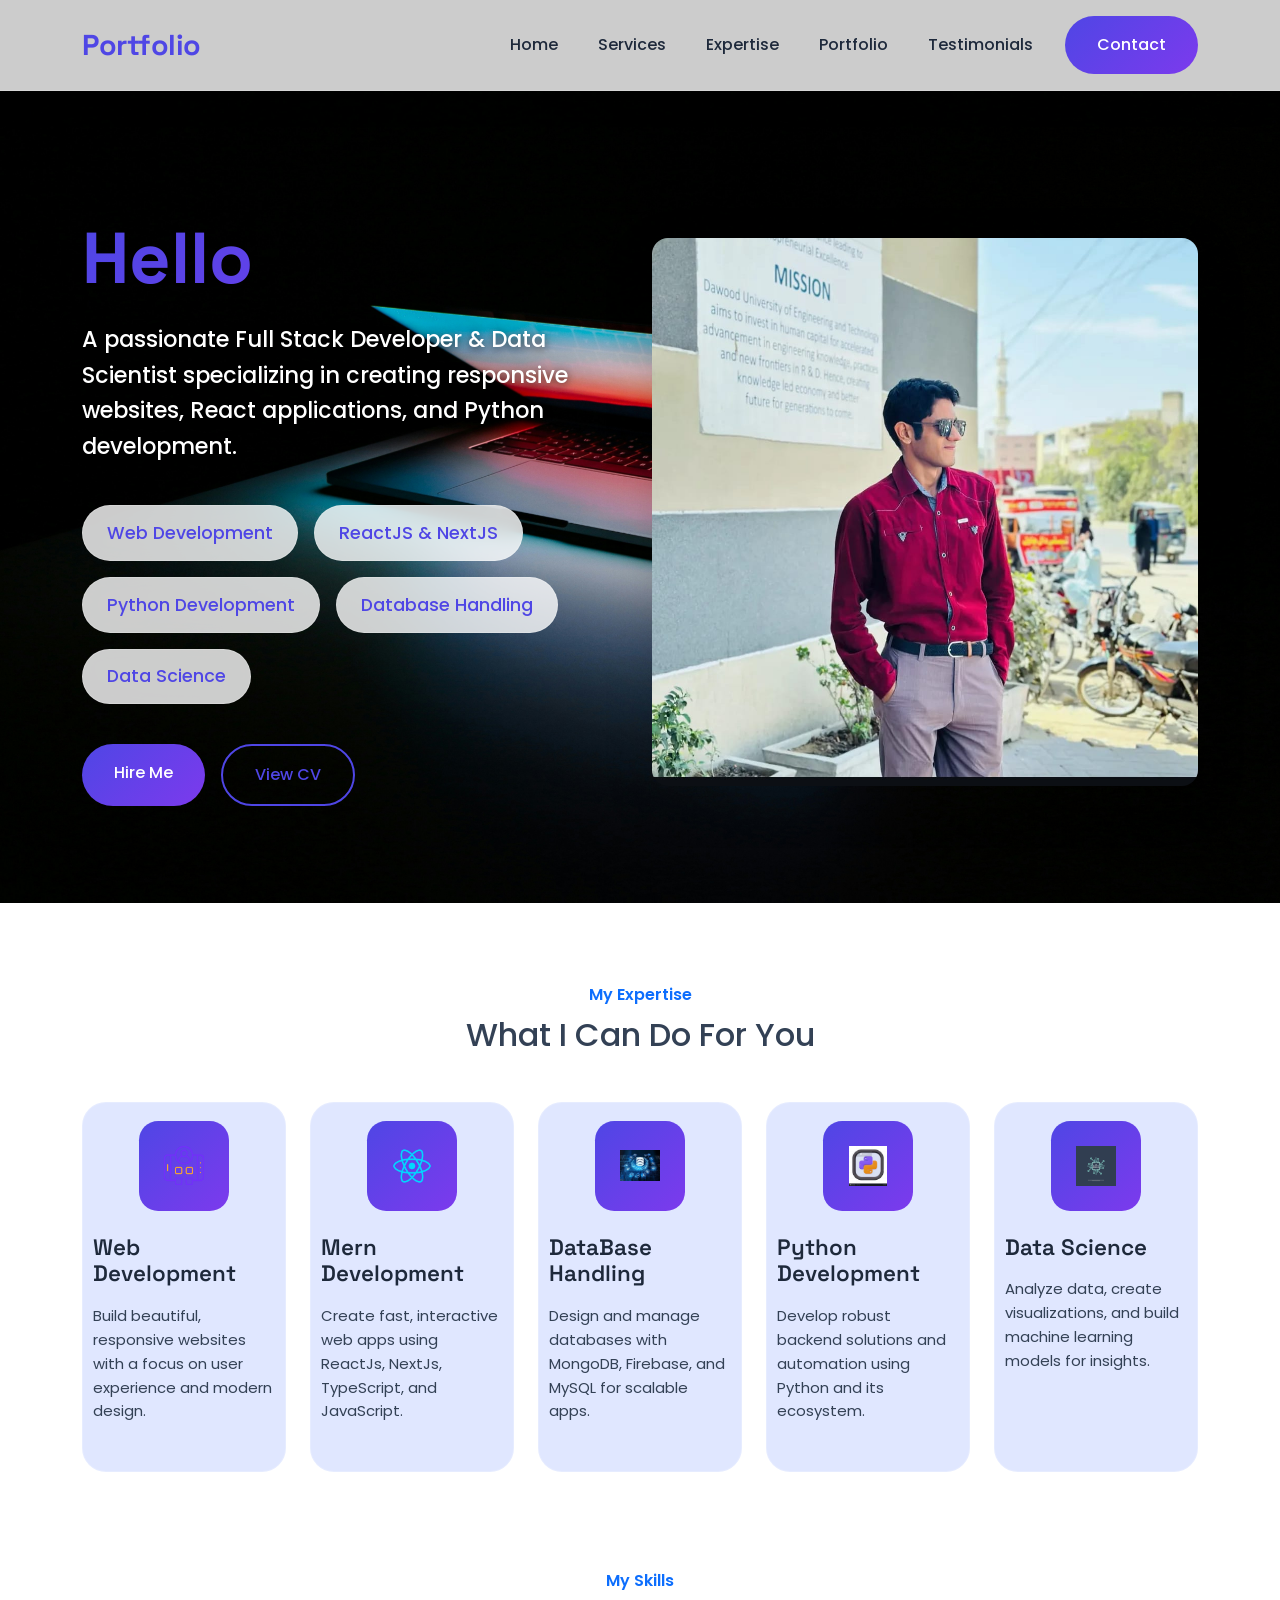
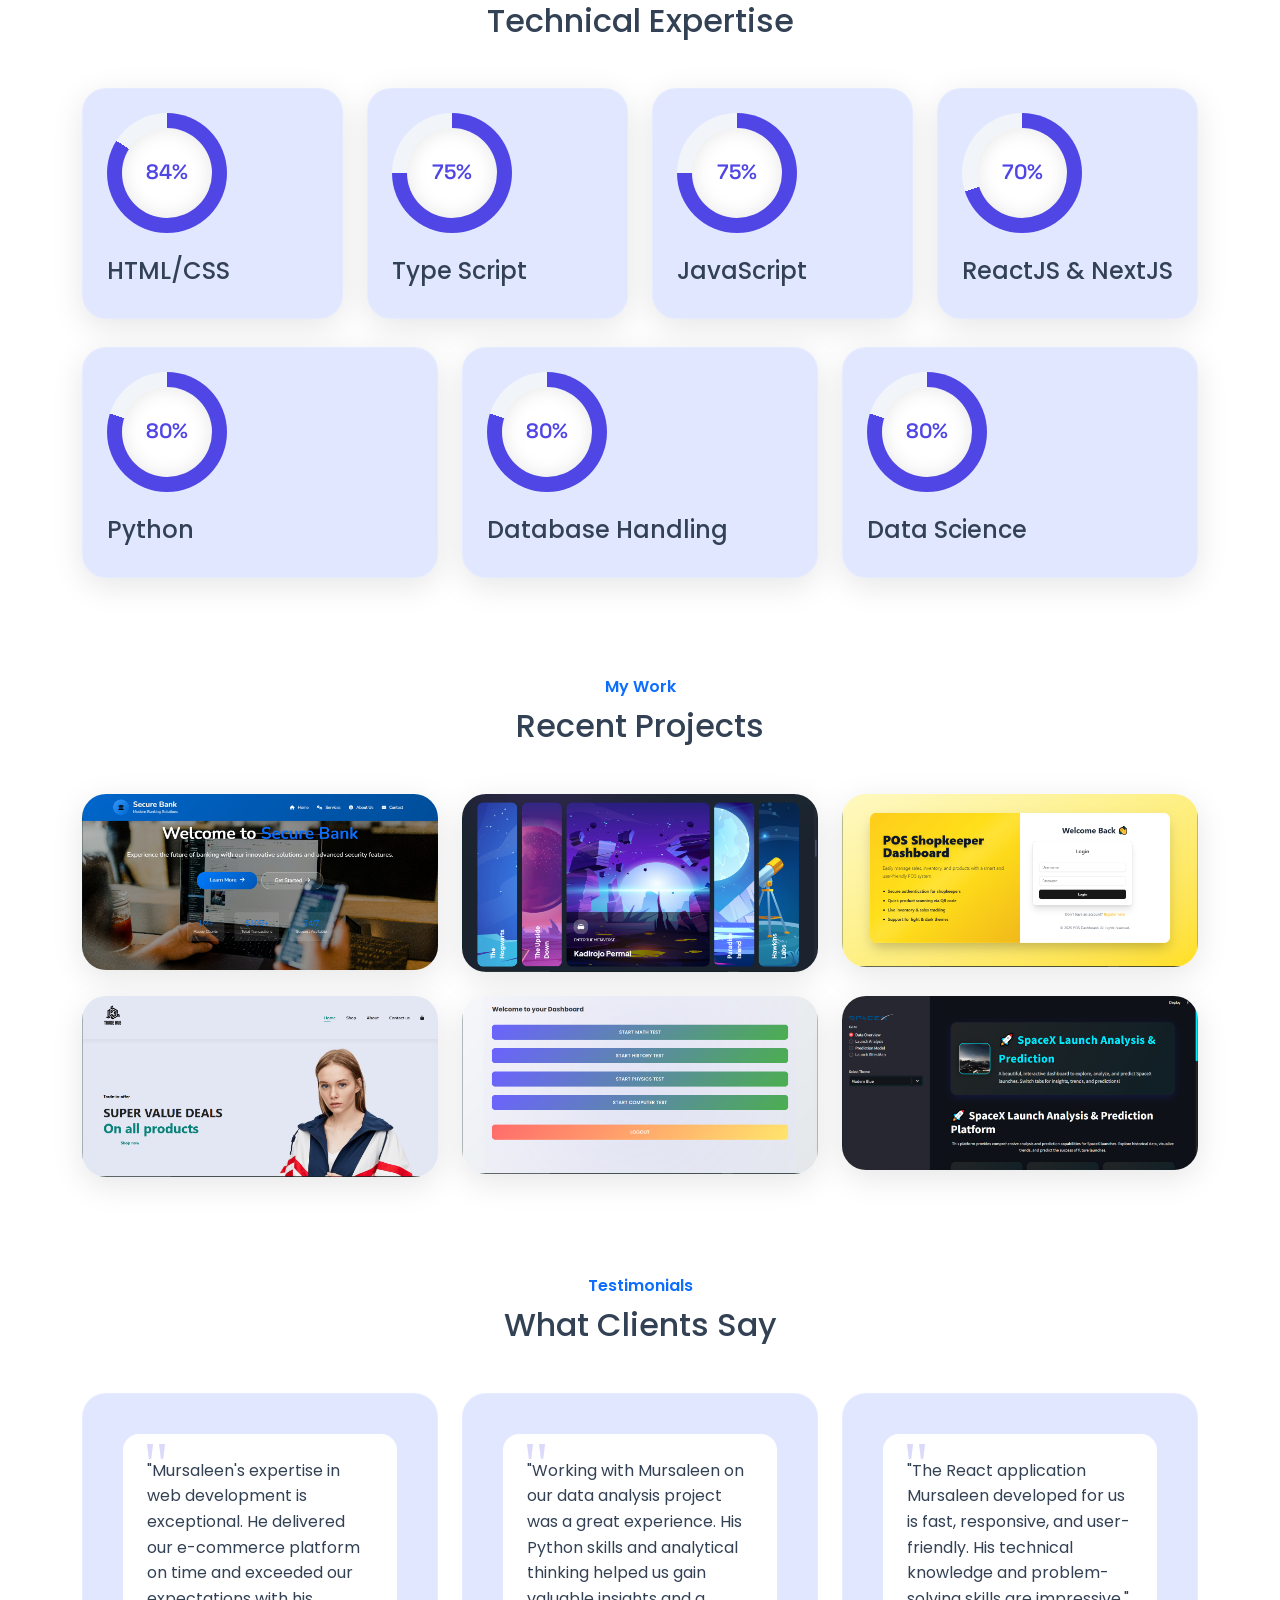
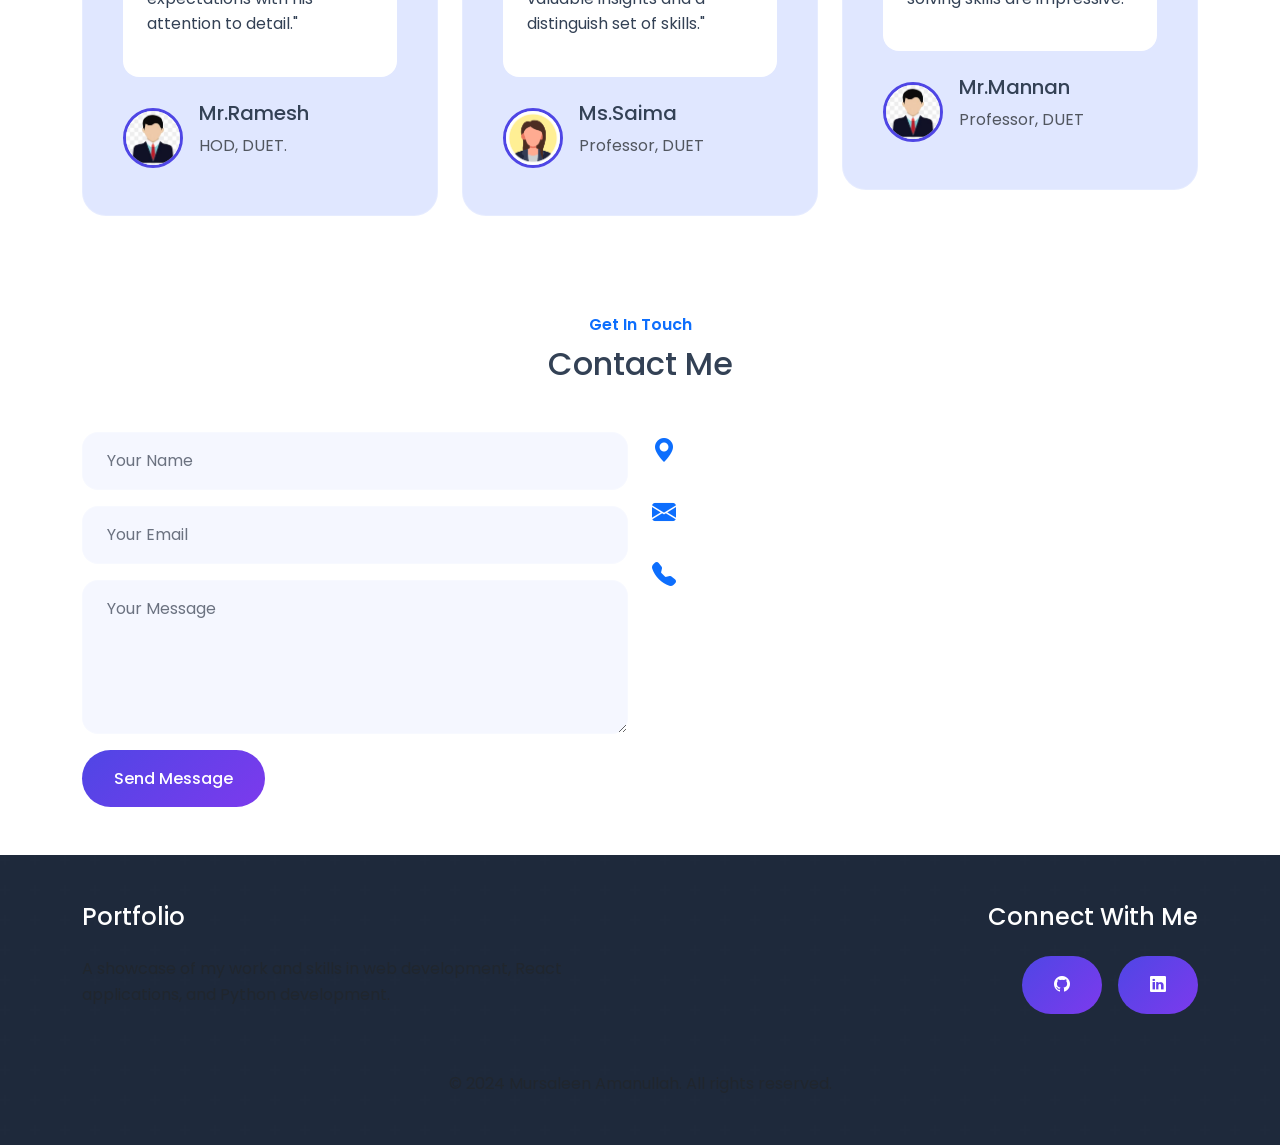
==== commit 268ad161: "Update index.html" ====
--- a/index.html
+++ b/index.html
@@ -36,6 +36,7 @@
 
     <!-- jquery cdn link  -->
     <script src="https://ajax.googleapis.com/ajax/libs/jquery/3.6.4/jquery.min.js"></script>
+    <link rel="icon" href="logo.ico" type="image/x-icon" />
   </head>
   <body>
     <!-- navbar starts -->
@@ -186,33 +187,25 @@
         <div class="row g-4">
           <div class="col-md-6 col-lg-3" data-aos="fade-up">
             <div class="progress-card">
-              <div class="circular-progress html-css">
-                <div class="progress-value">90%</div>
-              </div>
+              <div class="circular-progress html-css"><div class="progress-value">90%</div></div>
               <h4 class="mt-4">HTML/CSS</h4>
             </div>
           </div>
           <div class="col-md-6 col-lg-3" data-aos="fade-up">
             <div class="progress-card">
-              <div class="circular-progress html-css">
-                <div class="progress-value">75%</div>
-              </div>
+              <div class="circular-progress typescript"><div class="progress-value">75%</div></div>
               <h4 class="mt-4">Type Script</h4>
             </div>
           </div>
           <div class="col-md-6 col-lg-3" data-aos="fade-up" data-aos-delay="100">
             <div class="progress-card">
-              <div class="circular-progress javascript">
-                <div class="progress-value">75%</div>
-              </div>
+              <div class="circular-progress javascript"><div class="progress-value">75%</div></div>
               <h4 class="mt-4">JavaScript</h4>
             </div>
           </div>
           <div class="col-md-6 col-lg-3" data-aos="fade-up" data-aos-delay="200">
             <div class="progress-card">
-              <div class="circular-progress reactjs">
-                <div class="progress-value">70%</div>
-              </div>
+              <div class="circular-progress reactjs"><div class="progress-value">70%</div></div>
               <h4 class="mt-4">ReactJS & NextJS</h4>
             </div>
           </div>
@@ -220,25 +213,19 @@
         <div class="row g-4 mt-1">
           <div class="col-md-6 col-lg-4" data-aos="fade-up">
             <div class="progress-card">
-              <div class="circular-progress python">
-                <div class="progress-value">80%</div>
-              </div>
+              <div class="circular-progress python"><div class="progress-value">80%</div></div>
               <h4 class="mt-4">Python</h4>
             </div>
           </div>
           <div class="col-md-6 col-lg-4" data-aos="fade-up">
             <div class="progress-card">
-              <div class="circular-progress html-css">
-                <div class="progress-value">80%</div>
-              </div>
+              <div class="circular-progress html-css"><div class="progress-value">90%</div></div>
               <h4 class="mt-4">Database Handling</h4>
             </div>
           </div>
           <div class="col-md-6 col-lg-4" data-aos="fade-up" data-aos-delay="400">
             <div class="progress-card">
-              <div class="circular-progress datascience">
-                <div class="progress-value">80%</div>
-              </div>
+              <div class="circular-progress datascience"><div class="progress-value">80%</div></div>
               <h4 class="mt-4">Data Science</h4>
             </div>
           </div>
@@ -304,7 +291,7 @@
                 <div>
                   <h4 class="text-white">TradeHub E-commerce</h4>
                   <p class="text-white-50">Html, Css, JavaScript</p>
-                  <a href="https://tradehub-bhai.vercel.app" target="_blank" class="c-btn btn-sm">
+                  <a href="https://tradehub-gold.vercel.app" target="_blank" class="c-btn btn-sm">
                     <i class="bi bi-play-circle-fill me-1"></i> Live Demo
                   </a>
                 </div>
@@ -497,8 +484,8 @@
       });
     </script>
 
-    <!-- custom js file -->
+
+    <!-- Your custom JS LAST -->
     <script src="script/script.js"></script>
   </body>
 </html>
-
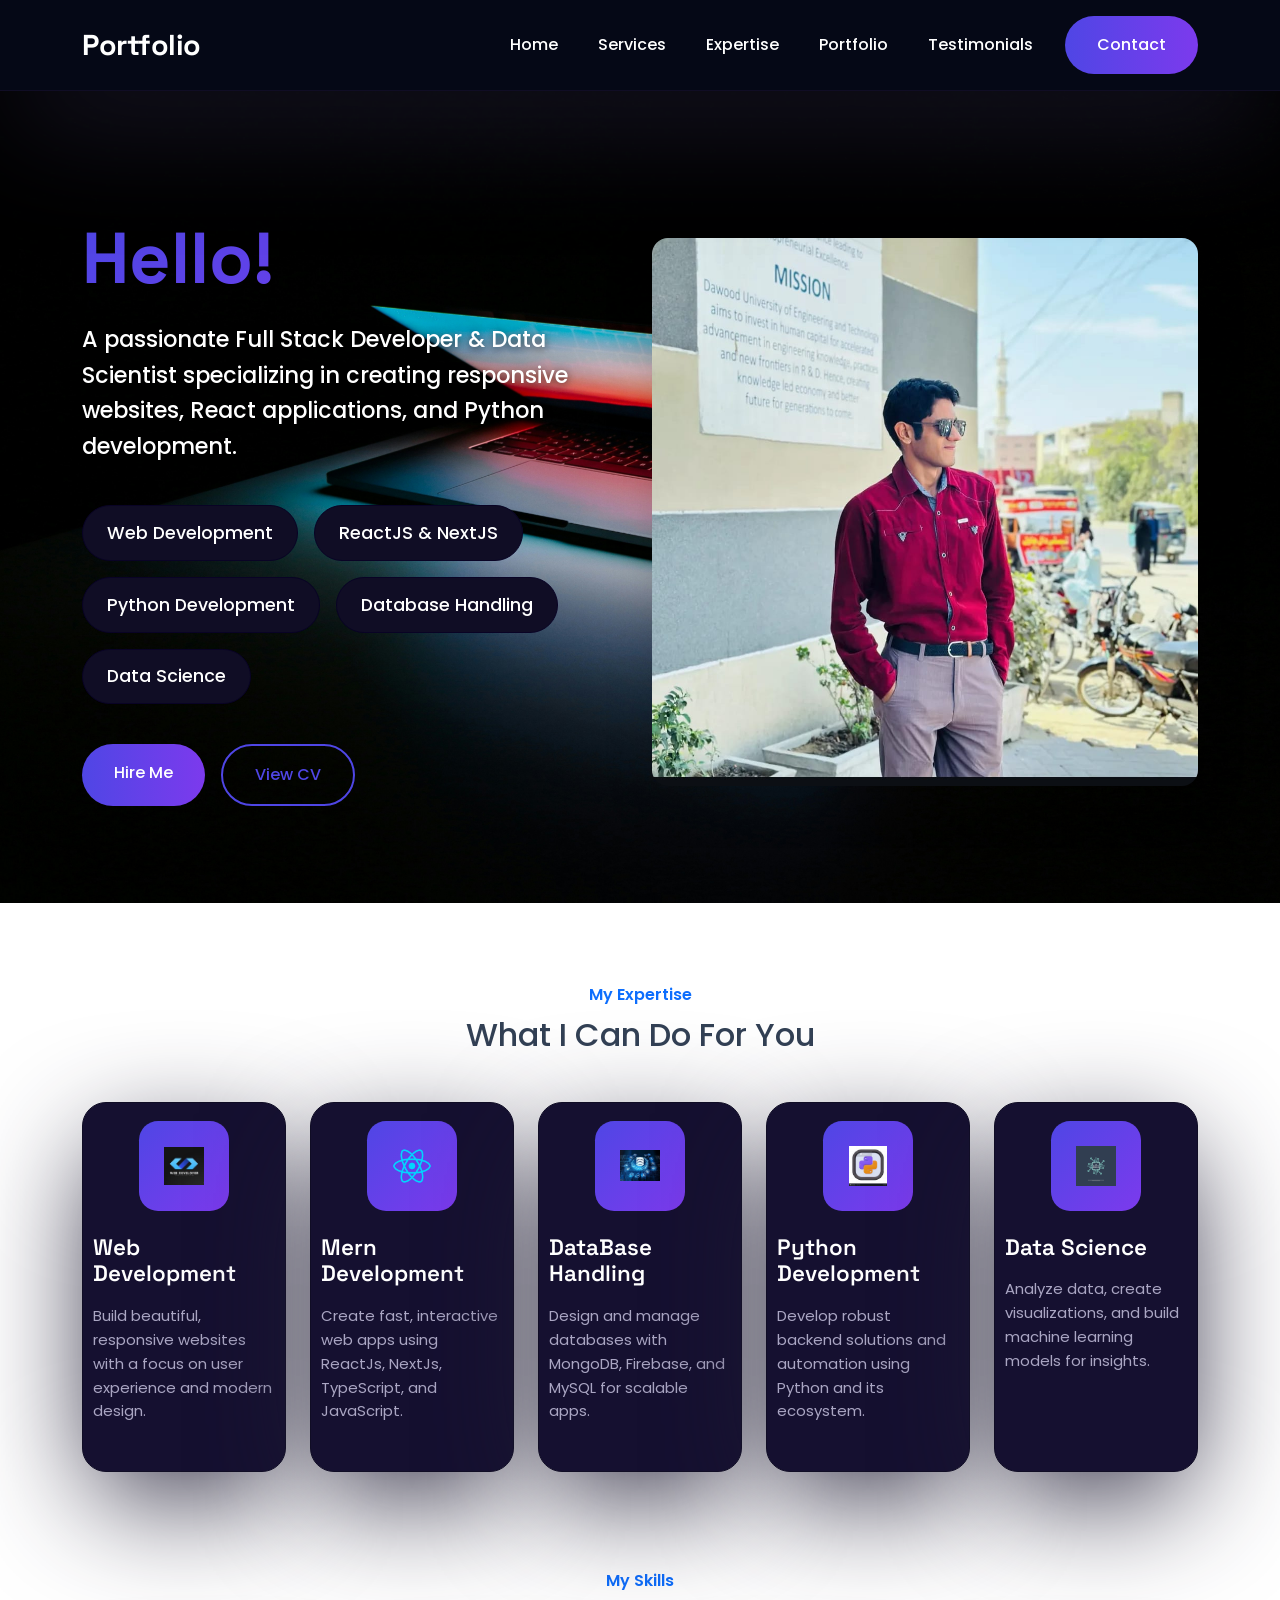
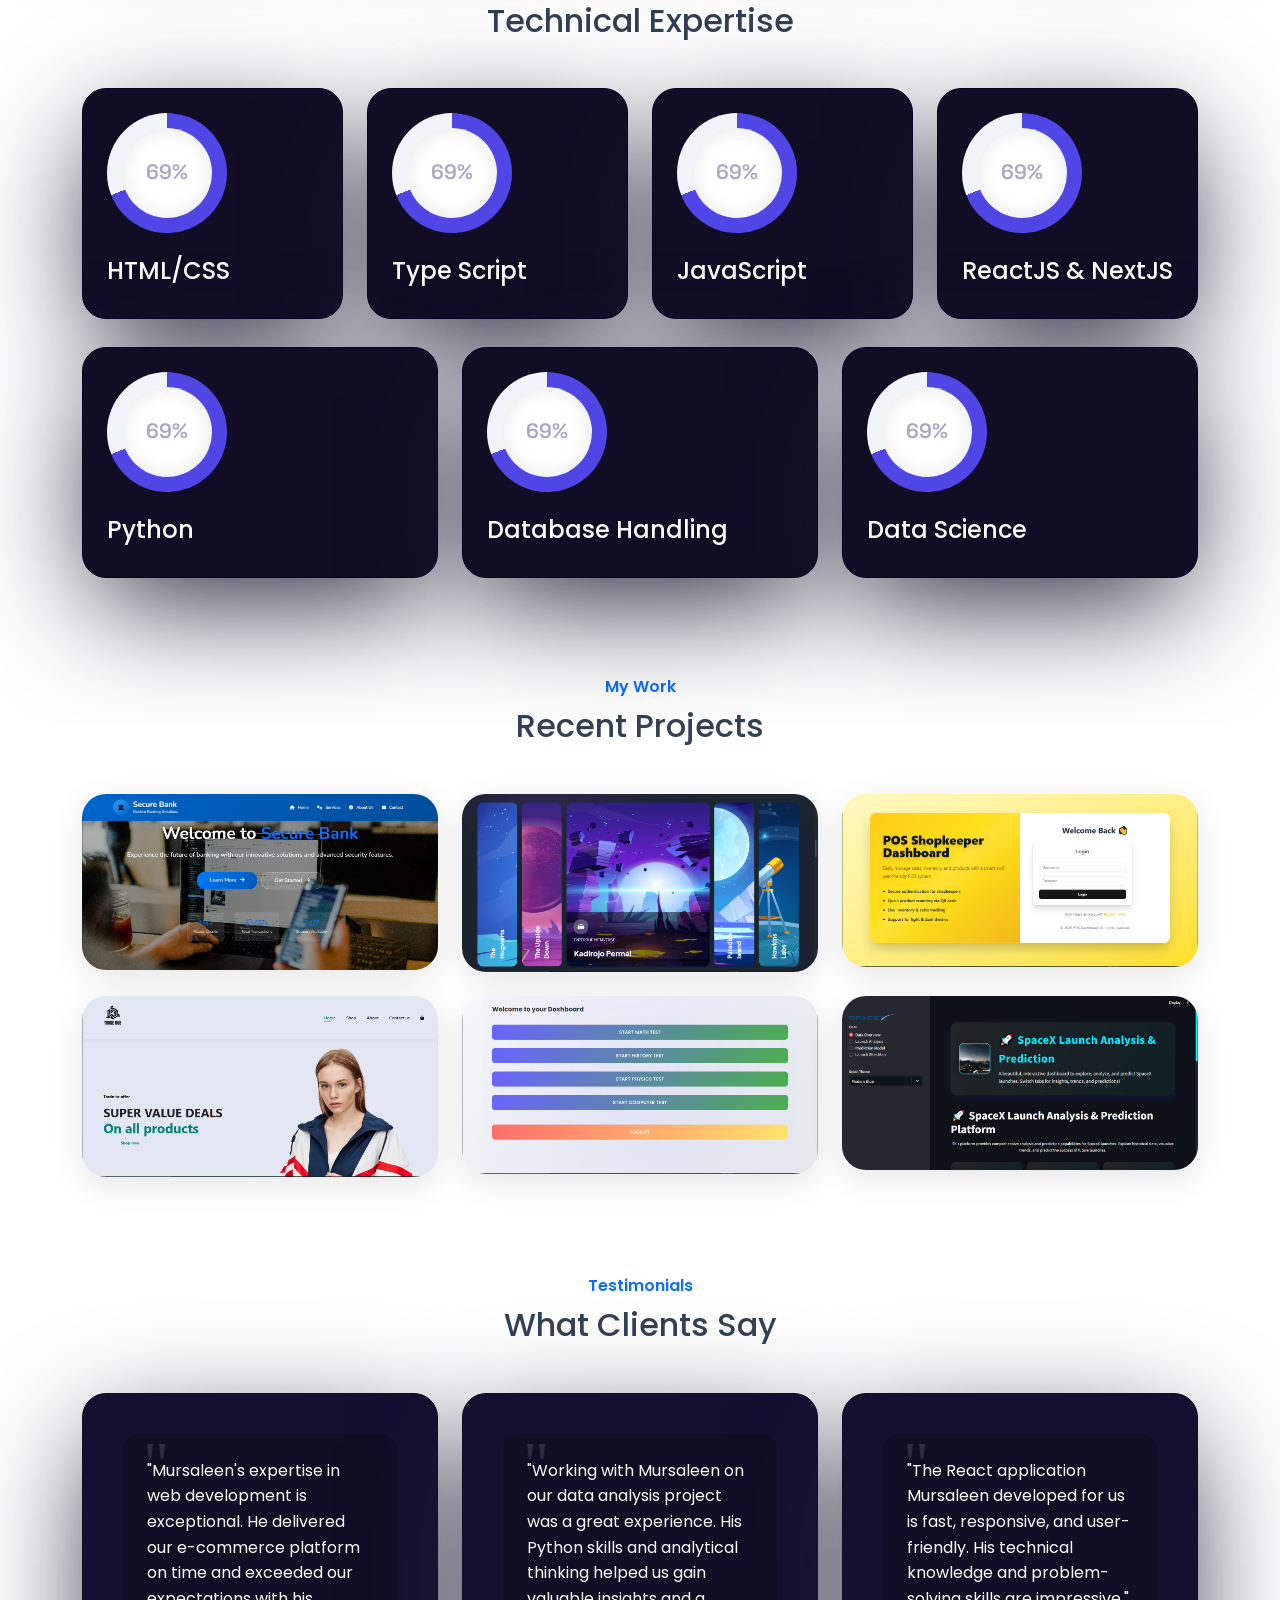
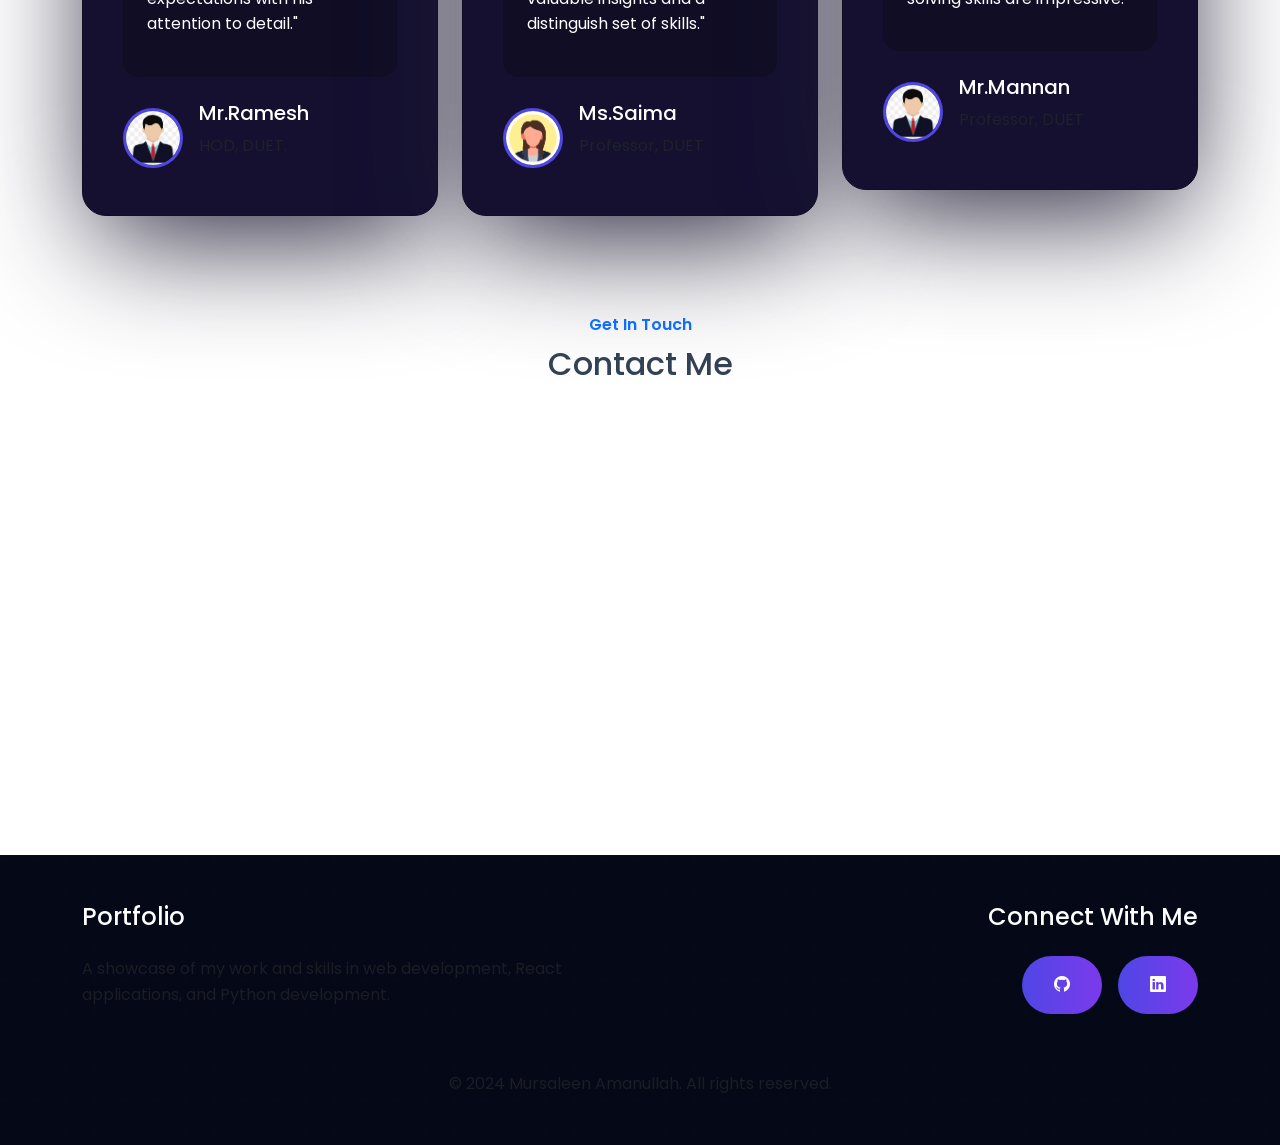
==== commit 804b1a7d: "Update index.html" ====
--- a/index.html
+++ b/index.html
@@ -39,6 +39,39 @@
     <link rel="icon" href="logo.ico" type="image/x-icon" />
   </head>
   <body>
+    <!-- ULTRA COMPLEX MULTI-LAYER ANIMATION SYSTEM -->
+    
+    <!-- Layer 2: Matrix Digital Rain -->
+    <div class="matrix-rain"></div>
+    
+    <!-- Layer 7: Dark Matter Clouds -->
+    <div class="dark-matter"></div>
+    <div class="dark-matter"></div>
+    <div class="dark-matter"></div>
+    
+    <!-- Layer 8: Energy Vortexes -->
+    <div class="energy-vortex"></div>
+    <div class="energy-vortex"></div>
+    <div class="energy-vortex"></div>
+    
+    <!-- Layer 11: DNA Helix -->
+    <div class="dna-helix"></div>
+    
+    <!-- Layer 12: Fractal Patterns -->
+    <div class="fractal-pattern"></div>
+    
+    <!-- Layer 13: Plasma Balls -->
+    <div class="plasma-ball"></div>
+    <div class="plasma-ball"></div>
+    <div class="plasma-ball"></div>
+    
+    <!-- Layer 14: Lightning Effects -->
+    <div class="lightning"></div>
+    <div class="lightning"></div>
+    <div class="lightning"></div>
+    <div class="lightning"></div>
+    <div class="lightning"></div>
+    
     <!-- navbar starts -->
     <nav class="navbar navbar-expand-lg navbar-light sticky-top">
       <div class="container">
@@ -120,7 +153,7 @@
           <div class="col" data-aos="fade-up">
             <div class="service-card">
               <div class="img">
-                <img src="images/service-icon1.png" alt="Web Development" />
+                <img src="images/webm.jpeg" alt="Web Development" />
               </div>
               <h4>Web Development</h4>
               <p>
@@ -396,15 +429,15 @@
         <div class="row g-4">
           <div class="col-lg-6" data-aos="fade-right">
             <div class="contact-form">
-              <form>
+              <form action="https://formspree.io/f/mqalzeyn" method="POST">
                 <div class="mb-3">
-                  <input type="text" class="form-control" placeholder="Your Name" required />
+                  <input type="text" class="form-control" name="name" placeholder="Your Name" required />
                 </div>
                 <div class="mb-3">
-                  <input type="email" class="form-control" placeholder="Your Email" required />
+                  <input type="email" class="form-control" name="email" placeholder="Your Email" required />
                 </div>
                 <div class="mb-3">
-                  <textarea class="form-control" rows="5" placeholder="Your Message" required></textarea>
+                  <textarea class="form-control" name="message" rows="5" placeholder="Your Message" required></textarea>
                 </div>
                 <button type="submit" class="c-btn">Send Message</button>
               </form>
--- a/style/style.css
+++ b/style/style.css
@@ -14,6 +14,14 @@
   --glass-bg: rgba(255, 255, 255, 0.8);
   --glass-border: rgba(255, 255, 255, 0.2);
   --glass-shadow: 0 8px 32px rgba(0, 0, 0, 0.1);
+  /* Dark palette from React reference */
+  --primary-dark: #050816;
+  --secondary-dark: #aaa6c3;
+  --tertiary-dark: #151030;
+  --black-100: #100d25;
+  --black-200: #090325;
+  --white-100: #f3f3f3;
+  --card-shadow-dark: 0px 35px 120px -15px #211e35;
 }
 
 /* Base Styles */
@@ -41,16 +49,16 @@
 /* Navbar Styling */
 .navbar {
   backdrop-filter: blur(10px);
-  background: var(--glass-bg) !important;
-  box-shadow: var(--glass-shadow);
-  border-bottom: 1px solid var(--glass-border);
+  background: var(--primary-dark) !important;
+  box-shadow: var(--card-shadow-dark);
+  border-bottom: 1px solid var(--black-100);
   padding: 1rem 0;
 }
 
 .navbar-brand {
   font-family: 'Space Grotesk', sans-serif;
   font-weight: 700;
-  color: var(--primary) !important;
+  color: #fff !important;
   font-size: 1.8rem;
   letter-spacing: -0.5px;
 }
@@ -68,7 +76,7 @@
 }
 
 .navbar-nav a {
-  color: var(--dark);
+  color: #fff !important;
   font-weight: 500;
   position: relative;
   transition: color 0.3s ease;
@@ -76,7 +84,7 @@
 }
 
 .navbar-nav a:hover {
-  color: var(--primary);
+  color: var(--secondary-dark) !important;
 }
 
 .navbar-nav a::after {
@@ -97,8 +105,8 @@
 
 /* Button Styling */
 .c-btn {
-  background: var(--gradient);
-  color: white;
+  background: linear-gradient(90deg, #4f46e5 0%, #7c3aed 100%);
+  color: #fff;
   border: none;
   padding: 1rem 2rem;
   border-radius: 50px;
@@ -125,7 +133,7 @@
 .c-btn:hover {
   transform: translateY(-3px);
   box-shadow: 0 10px 20px rgba(37, 99, 235, 0.2);
-  color: white;
+  color: #fff;
 }
 
 .c-btn:hover::before {
@@ -186,22 +194,22 @@
 }
 
 .skill-tag {
-  background: var(--glass-bg);
-  color: var(--primary);
+  background: var(--black-100);
+  color: #fff;
   padding: 0.8rem 1.5rem;
   border-radius: 50px;
   font-weight: 500;
   font-size: 1.1rem;
-  border: 1px solid var(--glass-border);
+  border: 1px solid var(--black-200);
   backdrop-filter: blur(10px);
   transition: all 0.3s ease;
 }
 
 .skill-tag:hover {
+  background: var(--gradient);
+  color: #fff;
   transform: translateY(-3px);
-  box-shadow: var(--glass-shadow);
-  background: var(--gradient);
-  color: white;
+  box-shadow: var(--card-shadow-dark);
 }
 
 .home-img-wrapper {
@@ -255,16 +263,18 @@
 
 /* Service Cards */
 .service-card {
-  background: #e0e7ff;
+  background: var(--tertiary-dark);
   border-radius: 1.5rem;
   padding: 2.5rem;
   transition: all 0.4s ease;
-  border: 1px solid var(--glass-border);
+  border: 1px solid var(--black-100);
   backdrop-filter: blur(10px);
   min-height: 370px;
   display: flex;
   flex-direction: column;
   justify-content: flex-start;
+  color: #fff;
+  box-shadow: var(--card-shadow-dark);
 }
 
 .service-card:hover {
@@ -304,7 +314,7 @@
   font-family: 'Space Grotesk', sans-serif;
   font-weight: 600;
   margin-bottom: 1rem;
-  color: var(--dark);
+  color: #fff;
   font-size: 1.4rem;
 }
 
@@ -316,6 +326,7 @@
   -webkit-line-clamp: unset;
   -webkit-box-orient: unset;
   max-height: unset;
+  color: var(--secondary-dark);
 }
 
 /* Skills Section */
@@ -324,13 +335,14 @@
 }
 
 .progress-card {
-  background: #e0e7ff;
+  background: var(--black-100);
   border-radius: 1.5rem;
   padding: 1.5rem;
-  box-shadow: var(--glass-shadow);
+  box-shadow: var(--card-shadow-dark);
   transition: all 0.4s ease;
-  border: 1px solid var(--glass-border);
+  border: 1px solid var(--black-200);
   backdrop-filter: blur(10px);
+  color: #fff;
 }
 
 .progress-card:hover {
@@ -367,7 +379,7 @@
   position: relative;
   font-size: 1.3rem;
   font-weight: 600;
-  color: var(--primary);
+  color: var(--secondary-dark);
   font-family: 'Space Grotesk', sans-serif;
 }
 
@@ -412,12 +424,14 @@
 
 /* Testimonials Section */
 .testimonial-card {
-  background: #e0e7ff;
+  background: var(--tertiary-dark);
   border-radius: 1.5rem;
   padding: 2.5rem;
   transition: all 0.4s ease;
-  border: 1px solid var(--glass-border);
+  border: 1px solid var(--black-100);
   backdrop-filter: blur(10px);
+  color: #fff;
+  box-shadow: var(--card-shadow-dark);
 }
 
 .testimonial-card:hover {
@@ -428,9 +442,10 @@
 .testimonial-content {
   position: relative;
   padding: 1.5rem;
-  background: white;
+  background: var(--black-100);
   border-radius: 1rem;
   margin-bottom: 1.5rem;
+  color: #fff;
 }
 
 .testimonial-content::before {
@@ -439,7 +454,7 @@
   top: -20px;
   left: 20px;
   font-size: 4rem;
-  color: var(--primary);
+  color: var(--secondary-dark);
   opacity: 0.2;
   font-family: serif;
 }
@@ -465,11 +480,12 @@
 }
 
 .contact-form .form-control {
-  background: #f5f7ff;
-  border: 1px solid var(--glass-border);
+  background: var(--black-200);
+  border: 1px solid var(--black-100);
   border-radius: 1rem;
   padding: 1rem 1.5rem;
   transition: all 0.3s ease;
+  color: #fff;
 }
 
 .contact-form .form-control:focus {
@@ -478,17 +494,19 @@
 }
 
 .contact-form .form-control::placeholder {
-  color: #6b7280;
+  color: var(--secondary-dark);
   opacity: 1;
 }
+
 .contact-details {
   color: #fff !important;
 }
+
 /* Footer */
 footer {
-  background: var(--dark);
-  color: var(--light);
-  padding: 5rem 0 2rem;
+  background: var(--primary-dark);
+  color: #fff;
+  padding: 0.5rem 0 0.2rem;
   position: relative;
   overflow: hidden;
 }
